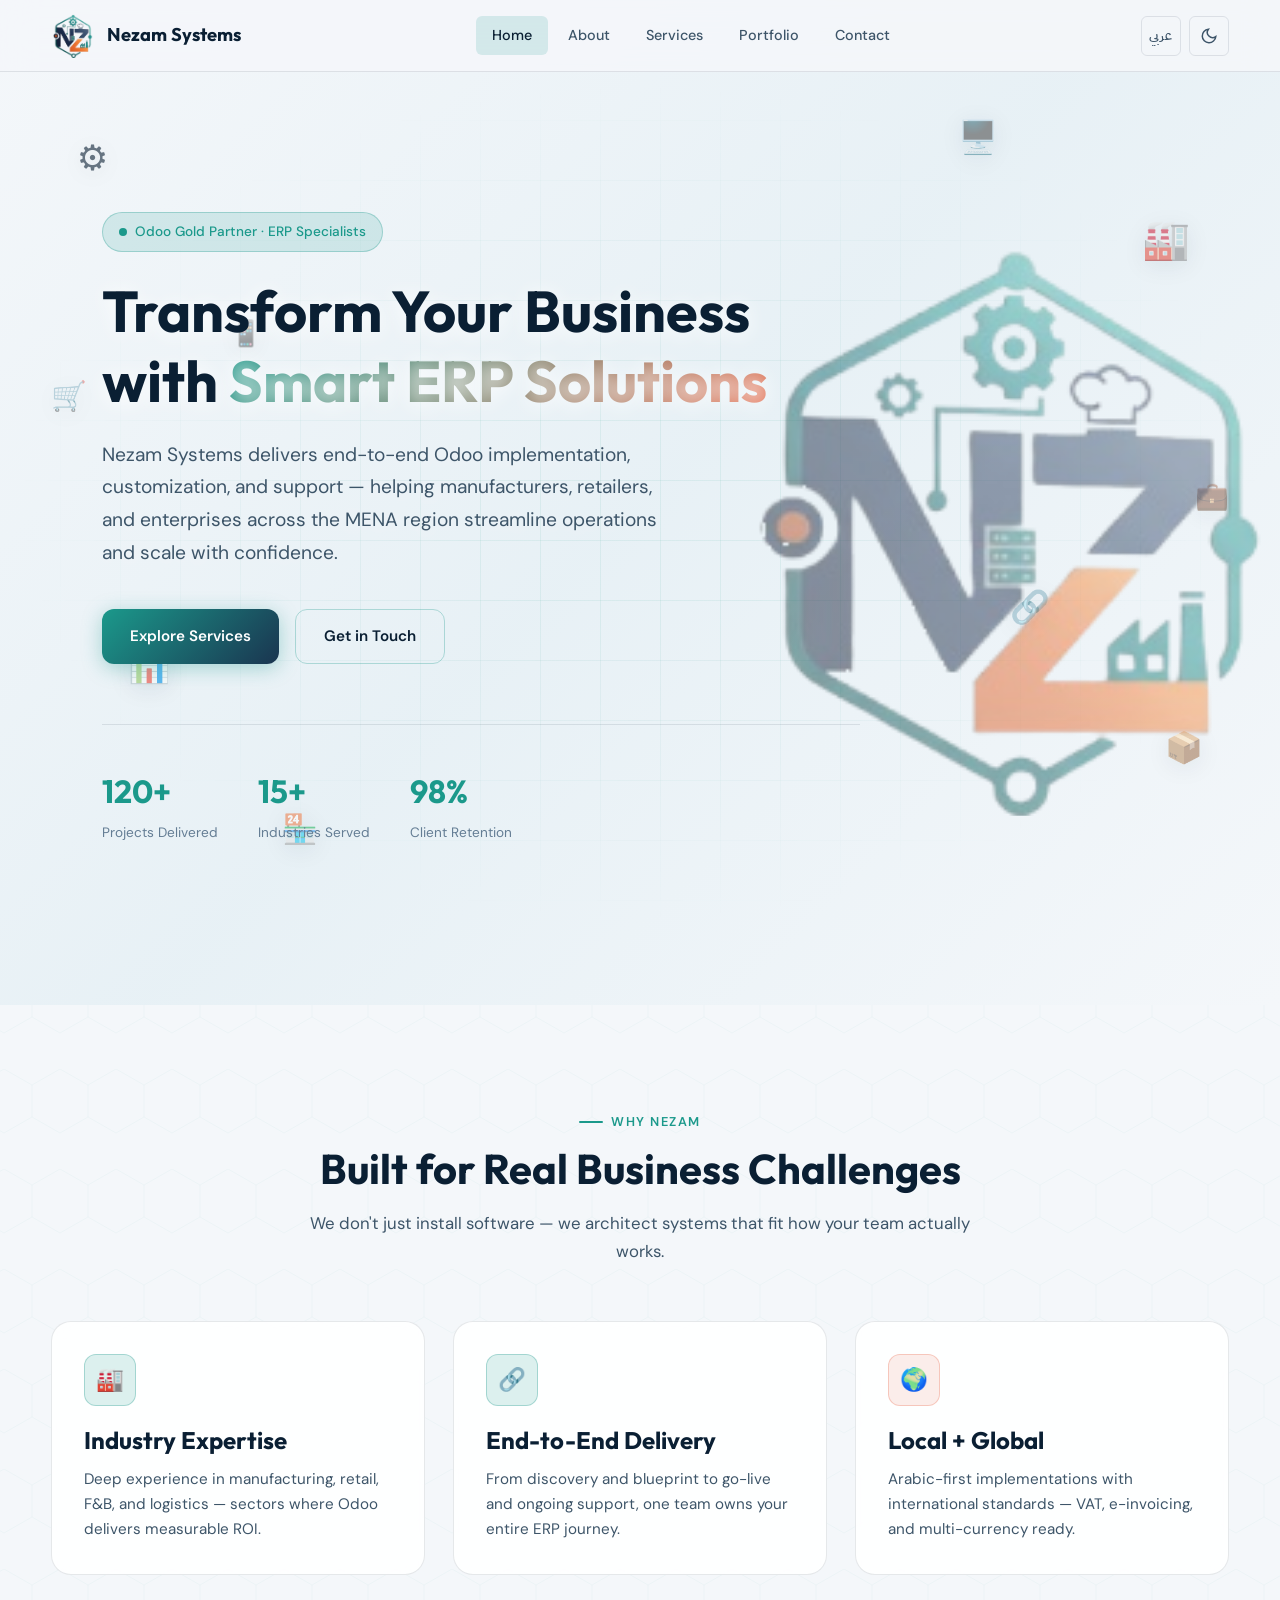
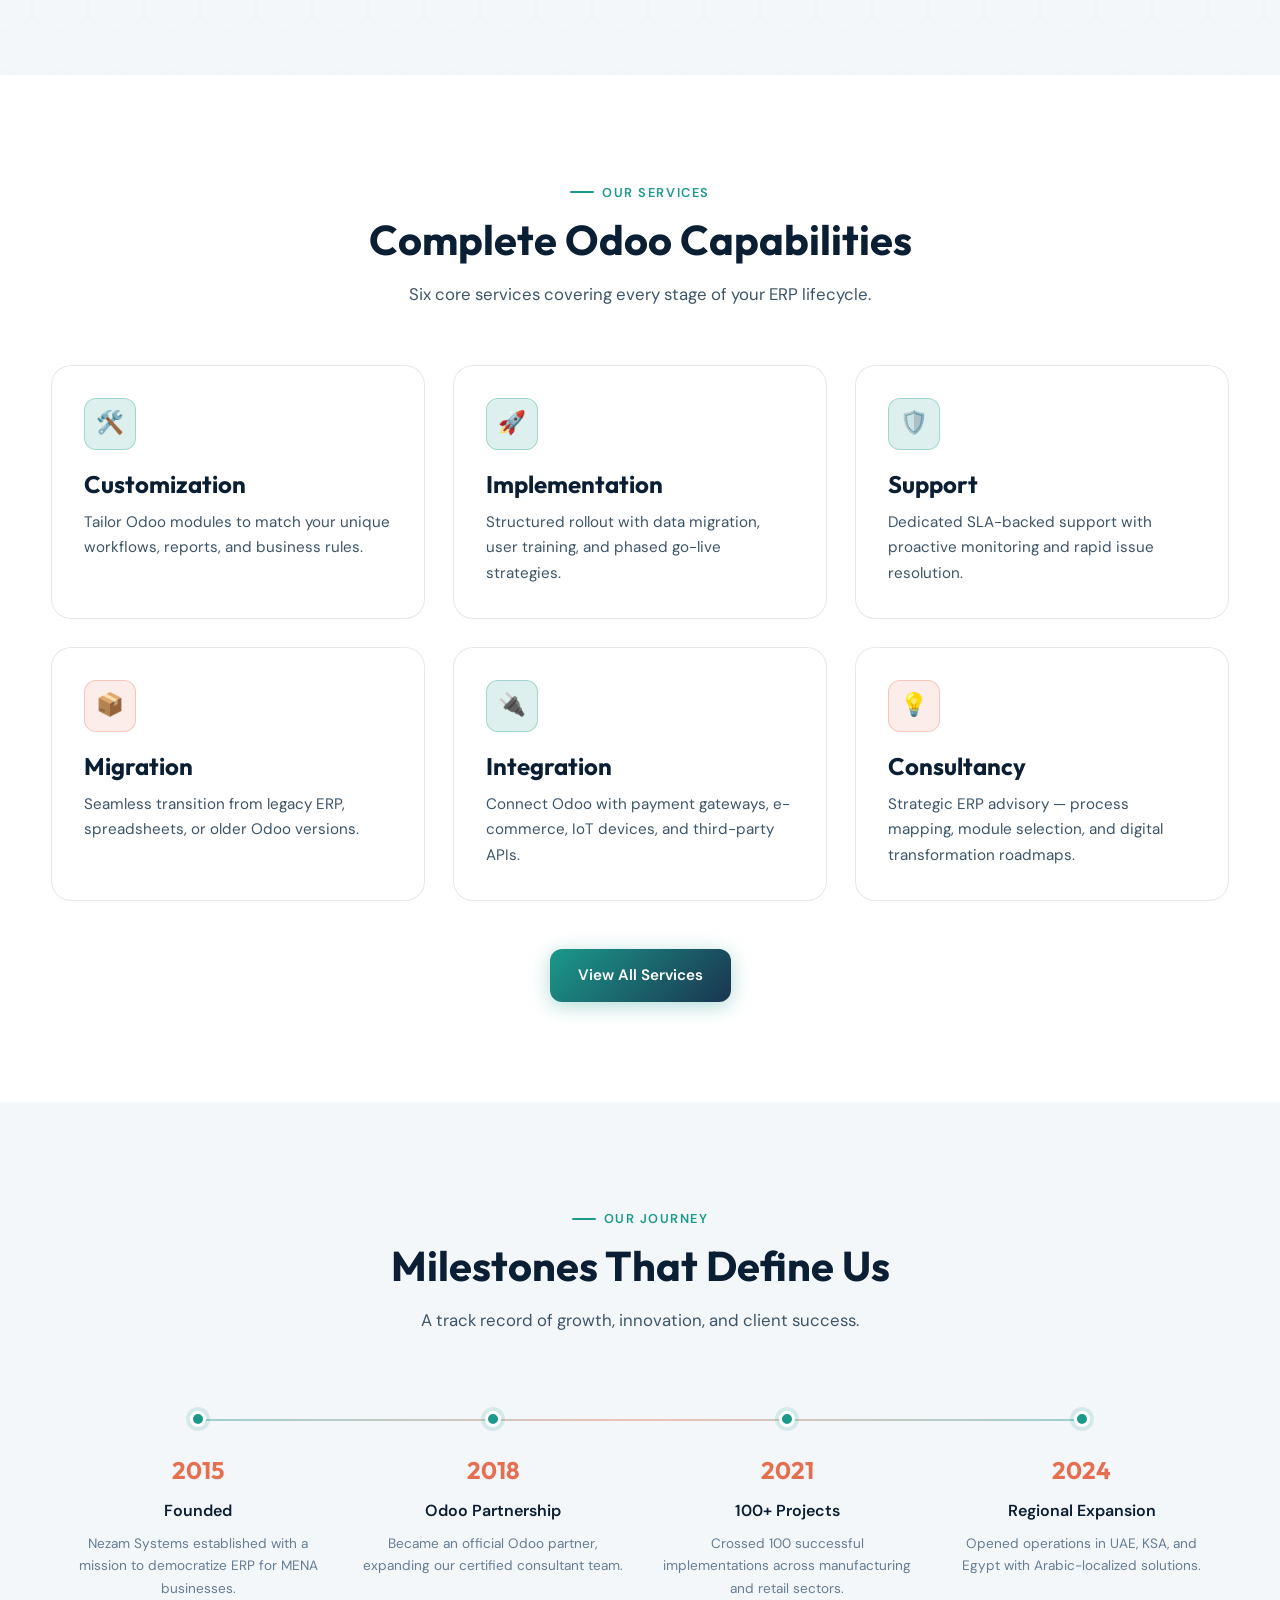
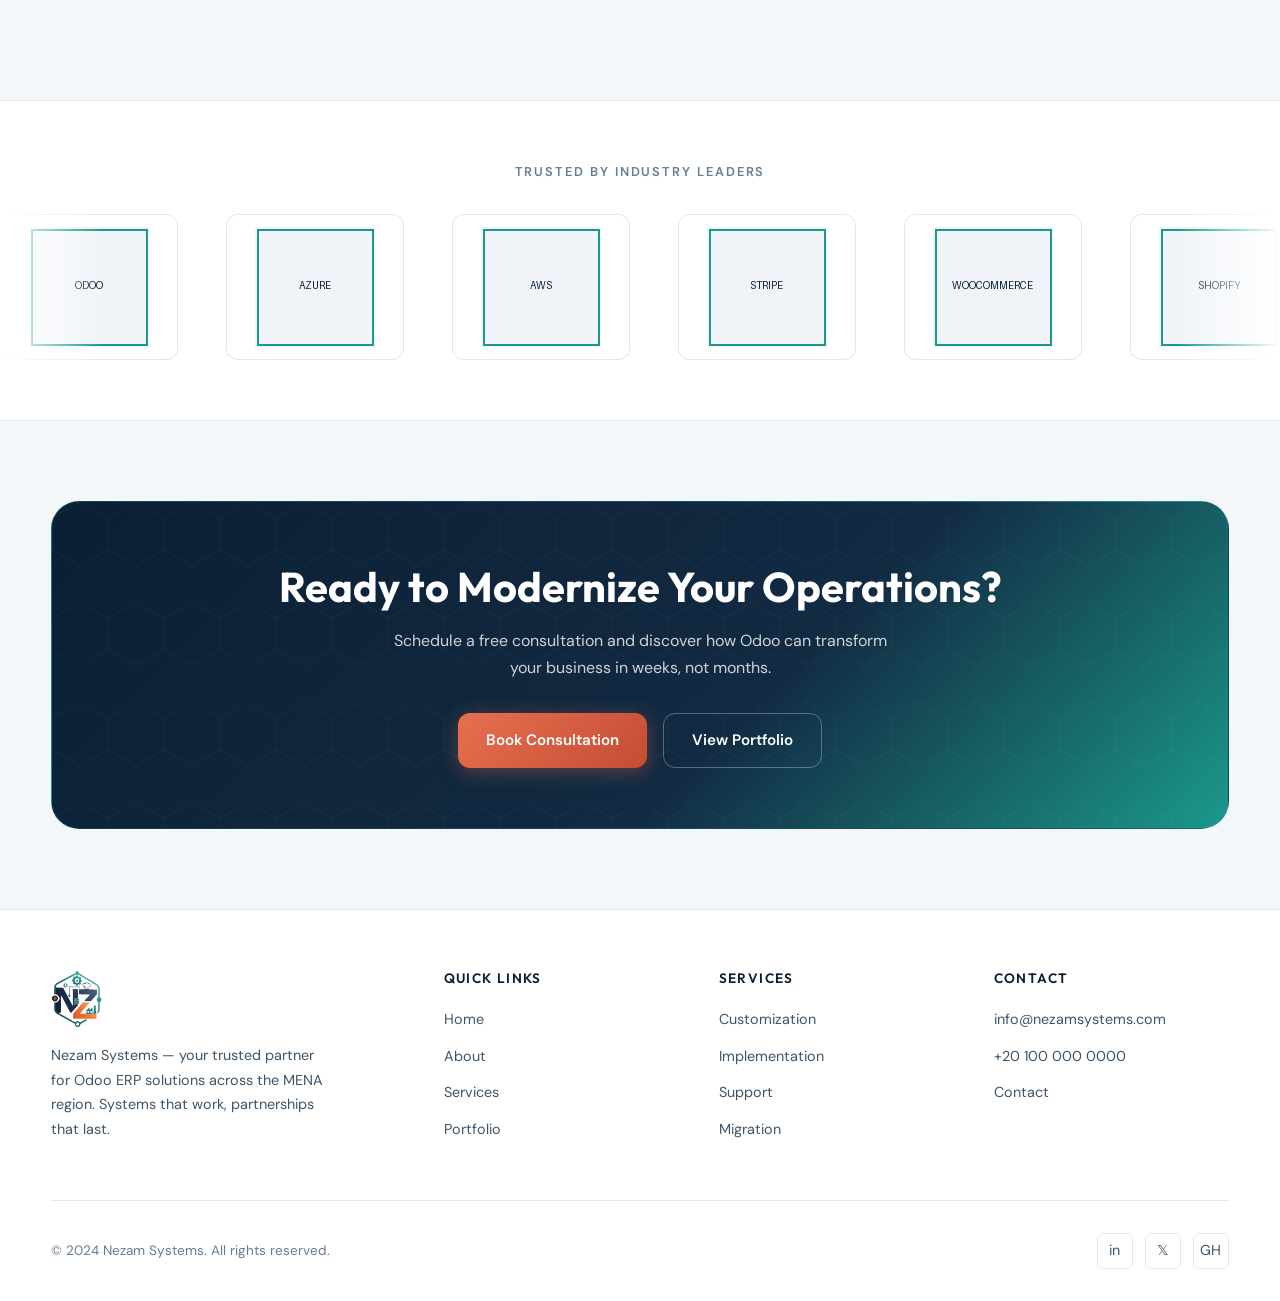
==== index.html @ be7dfa6a "Add files via upload" ====
<!DOCTYPE html>
<html lang="en" data-theme="dark">
<head>
  <meta charset="UTF-8">
  <meta name="viewport" content="width=device-width, initial-scale=1.0">
  <meta name="description" content="Nezam Systems — Odoo ERP implementation, customization, and support for businesses across MENA.">
  <title data-i18n-title data-i18n-title-en="Nezam Systems | ERP & Odoo Solutions" data-i18n-title-ar="نظام سيستمز | حلول ERP و Odoo">Nezam Systems | ERP & Odoo Solutions</title>
  <link rel="icon" type="image/png" href="assets/logo-icon.png">
  <link rel="preconnect" href="https://fonts.googleapis.com">
  <link rel="preconnect" href="https://fonts.gstatic.com" crossorigin>
  <link href="https://fonts.googleapis.com/css2?family=DM+Sans:ital,opsz,wght@0,9..40,400;0,9..40,500;0,9..40,600;0,9..40,700&family=IBM+Plex+Sans+Arabic:wght@400;500;600;700&family=Outfit:wght@600;700;800&display=swap" rel="stylesheet">
  <link rel="stylesheet" href="css/styles.css">
  <script>
    (function(){var t=localStorage.getItem("nezam-theme");if(!t)t=matchMedia("(prefers-color-scheme: light)").matches?"light":"dark";document.documentElement.setAttribute("data-theme",t);var l=localStorage.getItem("nezam-lang")||"en";document.documentElement.lang=l;document.documentElement.dir=l==="ar"?"rtl":"ltr";})();
  </script>
</head>
<body>

  <!-- Navbar -->
  <header class="navbar">
    <div class="container navbar__inner">
      <a href="index.html" class="navbar__brand">
        <img src="assets/logo-icon-transparent.png" alt="Nezam Systems">
        <span data-i18n="nav.brand">Nezam Systems</span>
      </a>
      <nav class="navbar__nav">
        <a href="index.html" class="navbar__link" data-i18n="nav.home">Home</a>
        <a href="about.html" class="navbar__link" data-i18n="nav.about">About</a>
        <a href="services.html" class="navbar__link" data-i18n="nav.services">Services</a>
        <a href="portfolio.html" class="navbar__link" data-i18n="nav.portfolio">Portfolio</a>
        <a href="contact.html" class="navbar__link" data-i18n="nav.contact">Contact</a>
      </nav>
      <div class="navbar__controls">
        <button class="icon-btn lang-toggle" aria-label="Switch language">عربي</button>
        <button class="icon-btn theme-toggle" aria-label="Toggle theme"></button>
        <button class="navbar__toggle" aria-label="Open menu">
          <span></span><span></span><span></span>
        </button>
      </div>
    </div>
  </header>

  <nav class="mobile-menu">
    <a href="index.html" class="mobile-menu__link" data-i18n="nav.home">Home</a>
    <a href="about.html" class="mobile-menu__link" data-i18n="nav.about">About</a>
    <a href="services.html" class="mobile-menu__link" data-i18n="nav.services">Services</a>
    <a href="portfolio.html" class="mobile-menu__link" data-i18n="nav.portfolio">Portfolio</a>
    <a href="contact.html" class="mobile-menu__link" data-i18n="nav.contact">Contact</a>
  </nav>

  <!-- Hero -->
  <section class="hero">
    <div class="hero__bg">
      <div class="hero__overlay"></div>
      <div class="hero__grid"></div>
    </div>
    <div class="floating-icons" aria-hidden="true">
      <div class="floating-icon">⚙️</div>
      <div class="floating-icon">🏭</div>
      <div class="floating-icon">🛒</div>
      <div class="floating-icon">🖥️</div>
      <div class="floating-icon">📊</div>
      <div class="floating-icon">📦</div>
      <div class="floating-icon">💼</div>
      <div class="floating-icon">🔗</div>
      <div class="floating-icon">📱</div>
      <div class="floating-icon">🏪</div>
    </div>
    <div class="container hero__content">
      <div class="hero__panel">
      <img src="assets/logo-icon-transparent.png" alt="" class="hero__panel-logo" aria-hidden="true">
      <div class="hero__badge reveal">
        <span class="hero__badge-dot"></span>
        <span data-i18n="hero.badge">Odoo Gold Partner · ERP Specialists</span>
      </div>
      <h1 class="hero__title reveal reveal-delay-1">
        <span data-i18n="hero.title">Transform Your Business with</span>
        <span class="highlight" data-i18n="hero.titleHighlight"> Smart ERP Solutions</span>
      </h1>
      <p class="hero__subtitle reveal reveal-delay-2" data-i18n="hero.subtitle">
        Nezam Systems delivers end-to-end Odoo implementation, customization, and support — helping manufacturers, retailers, and enterprises across the MENA region streamline operations and scale with confidence.
      </p>
      <div class="btn-group reveal reveal-delay-3">
        <a href="services.html" class="btn btn--gradient" data-i18n="hero.cta1">Explore Services</a>
        <a href="contact.html" class="btn btn--outline" data-i18n="hero.cta2">Get in Touch</a>
      </div>
      <div class="hero__stats reveal reveal-delay-4">
        <div>
          <div class="hero__stat-value" data-i18n="hero.stat1.value">120+</div>
          <div class="hero__stat-label" data-i18n="hero.stat1.label">Projects Delivered</div>
        </div>
        <div>
          <div class="hero__stat-value" data-i18n="hero.stat2.value">15+</div>
          <div class="hero__stat-label" data-i18n="hero.stat2.label">Industries Served</div>
        </div>
        <div>
          <div class="hero__stat-value" data-i18n="hero.stat3.value">98%</div>
          <div class="hero__stat-label" data-i18n="hero.stat3.label">Client Retention</div>
        </div>
      </div>
      </div>
    </div>
  </section>

  <!-- Why Nezam -->
  <section class="section">
    <div class="hex-bg"></div>
    <div class="container">
      <div class="section-header reveal">
        <span class="section-label" data-i18n="home.why.label">Why Nezam</span>
        <h2 data-i18n="home.why.title">Built for Real Business Challenges</h2>
        <p data-i18n="home.why.subtitle">We don't just install software — we architect systems that fit how your team actually works.</p>
      </div>
      <div class="grid-3">
        <div class="card reveal">
          <div class="card__icon">🏭</div>
          <h3 data-i18n="home.why.card1.title">Industry Expertise</h3>
          <p data-i18n="home.why.card1.desc">Deep experience in manufacturing, retail, F&B, and logistics — sectors where Odoo delivers measurable ROI.</p>
        </div>
        <div class="card reveal reveal-delay-1">
          <div class="card__icon">🔗</div>
          <h3 data-i18n="home.why.card2.title">End-to-End Delivery</h3>
          <p data-i18n="home.why.card2.desc">From discovery and blueprint to go-live and ongoing support, one team owns your entire ERP journey.</p>
        </div>
        <div class="card reveal reveal-delay-2">
          <div class="card__icon card__icon--orange">🌍</div>
          <h3 data-i18n="home.why.card3.title">Local + Global</h3>
          <p data-i18n="home.why.card3.desc">Arabic-first implementations with international standards — VAT, e-invoicing, and multi-currency ready.</p>
        </div>
      </div>
    </div>
  </section>

  <!-- Services Preview -->
  <section class="section section--alt">
    <div class="container">
      <div class="section-header reveal">
        <span class="section-label" data-i18n="home.services.label">Our Services</span>
        <h2 data-i18n="home.services.title">Complete Odoo Capabilities</h2>
        <p data-i18n="home.services.subtitle">Six core services covering every stage of your ERP lifecycle.</p>
      </div>
      <div class="grid-3">
        <div class="card reveal">
          <div class="card__icon">🛠️</div>
          <h3 data-i18n="service.customization.title">Customization</h3>
          <p data-i18n="service.customization.desc">Tailor Odoo modules to match your unique workflows, reports, and business rules.</p>
        </div>
        <div class="card reveal reveal-delay-1">
          <div class="card__icon">🚀</div>
          <h3 data-i18n="service.implementation.title">Implementation</h3>
          <p data-i18n="service.implementation.desc">Structured rollout with data migration, user training, and phased go-live strategies.</p>
        </div>
        <div class="card reveal reveal-delay-2">
          <div class="card__icon">🛡️</div>
          <h3 data-i18n="service.support.title">Support</h3>
          <p data-i18n="service.support.desc">Dedicated SLA-backed support with proactive monitoring and rapid issue resolution.</p>
        </div>
        <div class="card reveal">
          <div class="card__icon card__icon--orange">📦</div>
          <h3 data-i18n="service.migration.title">Migration</h3>
          <p data-i18n="service.migration.desc">Seamless transition from legacy ERP, spreadsheets, or older Odoo versions.</p>
        </div>
        <div class="card reveal reveal-delay-1">
          <div class="card__icon">🔌</div>
          <h3 data-i18n="service.integration.title">Integration</h3>
          <p data-i18n="service.integration.desc">Connect Odoo with payment gateways, e-commerce, IoT devices, and third-party APIs.</p>
        </div>
        <div class="card reveal reveal-delay-2">
          <div class="card__icon card__icon--orange">💡</div>
          <h3 data-i18n="service.consultancy.title">Consultancy</h3>
          <p data-i18n="service.consultancy.desc">Strategic ERP advisory — process mapping, module selection, and digital transformation roadmaps.</p>
        </div>
      </div>
      <div class="text-center reveal" style="margin-top:48px">
        <a href="services.html" class="btn btn--gradient" data-i18n="home.services.link">View All Services</a>
      </div>
    </div>
  </section>

  <!-- Milestones -->
  <section class="section">
    <div class="container">
      <div class="section-header reveal">
        <span class="section-label" data-i18n="home.milestones.label">Our Journey</span>
        <h2 data-i18n="home.milestones.title">Milestones That Define Us</h2>
        <p data-i18n="home.milestones.subtitle">A track record of growth, innovation, and client success.</p>
      </div>
      <div class="milestones">
        <div class="milestone reveal">
          <div class="milestone__dot"></div>
          <div class="milestone__year" data-i18n="milestone.2015.year">2015</div>
          <div class="milestone__title" data-i18n="milestone.2015.title">Founded</div>
          <div class="milestone__desc" data-i18n="milestone.2015.desc">Nezam Systems established with a mission to democratize ERP for MENA businesses.</div>
        </div>
        <div class="milestone reveal reveal-delay-1">
          <div class="milestone__dot"></div>
          <div class="milestone__year" data-i18n="milestone.2018.year">2018</div>
          <div class="milestone__title" data-i18n="milestone.2018.title">Odoo Partnership</div>
          <div class="milestone__desc" data-i18n="milestone.2018.desc">Became an official Odoo partner, expanding our certified consultant team.</div>
        </div>
        <div class="milestone reveal reveal-delay-2">
          <div class="milestone__dot"></div>
          <div class="milestone__year" data-i18n="milestone.2021.year">2021</div>
          <div class="milestone__title" data-i18n="milestone.2021.title">100+ Projects</div>
          <div class="milestone__desc" data-i18n="milestone.2021.desc">Crossed 100 successful implementations across manufacturing and retail sectors.</div>
        </div>
        <div class="milestone reveal reveal-delay-3">
          <div class="milestone__dot"></div>
          <div class="milestone__year" data-i18n="milestone.2024.year">2024</div>
          <div class="milestone__title" data-i18n="milestone.2024.title">Regional Expansion</div>
          <div class="milestone__desc" data-i18n="milestone.2024.desc">Opened operations in UAE, KSA, and Egypt with Arabic-localized solutions.</div>
        </div>
      </div>
    </div>
  </section>

  <!-- Partners Marquee -->
  <section class="marquee-section">
    <p class="marquee-label" data-i18n="home.partners.label">Trusted By Industry Leaders</p>
    <div class="marquee">
      <div class="marquee__track">
        <div class="marquee__item" title="Odoo"><img src="assets/partners/odoo.png" alt="Odoo" class="marquee__item-logo"></div>
        <div class="marquee__item" title="Microsoft Azure"><img src="assets/partners/azure.png" alt="Microsoft Azure" class="marquee__item-logo"></div>
        <div class="marquee__item" title="Amazon AWS"><img src="assets/partners/aws.png" alt="Amazon AWS" class="marquee__item-logo"></div>
        <div class="marquee__item" title="Stripe"><img src="assets/partners/stripe.png" alt="Stripe" class="marquee__item-logo"></div>
        <div class="marquee__item" title="WooCommerce"><img src="assets/partners/woocommerce.png" alt="WooCommerce" class="marquee__item-logo"></div>
        <div class="marquee__item" title="Shopify"><img src="assets/partners/shopify.png" alt="Shopify" class="marquee__item-logo"></div>
        <div class="marquee__item" title="ZATCA"><img src="assets/partners/zatca.png" alt="ZATCA" class="marquee__item-logo"></div>
        <div class="marquee__item" title="ETA Egypt"><img src="assets/partners/eta.png" alt="ETA Egypt" class="marquee__item-logo"></div>
        <!-- duplicate for seamless loop -->
        <div class="marquee__item" title="Odoo"><img src="assets/partners/odoo.png" alt="Odoo" class="marquee__item-logo"></div>
        <div class="marquee__item" title="Microsoft Azure"><img src="assets/partners/azure.png" alt="Microsoft Azure" class="marquee__item-logo"></div>
        <div class="marquee__item" title="Amazon AWS"><img src="assets/partners/aws.png" alt="Amazon AWS" class="marquee__item-logo"></div>
        <div class="marquee__item" title="Stripe"><img src="assets/partners/stripe.png" alt="Stripe" class="marquee__item-logo"></div>
        <div class="marquee__item" title="WooCommerce"><img src="assets/partners/woocommerce.png" alt="WooCommerce" class="marquee__item-logo"></div>
        <div class="marquee__item" title="Shopify"><img src="assets/partners/shopify.png" alt="Shopify" class="marquee__item-logo"></div>
        <div class="marquee__item" title="ZATCA"><img src="assets/partners/zatca.png" alt="ZATCA" class="marquee__item-logo"></div>
        <div class="marquee__item" title="ETA Egypt"><img src="assets/partners/eta.png" alt="ETA Egypt" class="marquee__item-logo"></div>
      </div>
    </div>
  </section>

  <!-- CTA -->
  <section class="cta-banner">
    <div class="container">
      <div class="cta-banner__inner reveal">
        <h2 data-i18n="home.cta.title">Ready to Modernize Your Operations?</h2>
        <p data-i18n="home.cta.subtitle">Schedule a free consultation and discover how Odoo can transform your business in weeks, not months.</p>
        <div class="btn-group">
          <a href="contact.html" class="btn btn--gradient-orange" data-i18n="home.cta.btn1">Book Consultation</a>
          <a href="portfolio.html" class="btn btn--outline" style="color:#fff;border-color:rgba(255,255,255,0.3)" data-i18n="home.cta.btn2">View Portfolio</a>
        </div>
      </div>
    </div>
  </section>

  <!-- Footer -->
  <footer class="footer">
    <div class="container">
      <div class="footer__grid">
        <div class="footer__brand">
          <img src="assets/logo-icon-transparent.png" alt="Nezam Systems">
          <p data-i18n="footer.desc">Nezam Systems — your trusted partner for Odoo ERP solutions across the MENA region.</p>
        </div>
        <div>
          <h4 class="footer__heading" data-i18n="footer.quick">Quick Links</h4>
          <ul class="footer__links">
            <li><a href="index.html" data-i18n="nav.home">Home</a></li>
            <li><a href="about.html" data-i18n="nav.about">About</a></li>
            <li><a href="services.html" data-i18n="nav.services">Services</a></li>
            <li><a href="portfolio.html" data-i18n="nav.portfolio">Portfolio</a></li>
          </ul>
        </div>
        <div>
          <h4 class="footer__heading" data-i18n="footer.services">Services</h4>
          <ul class="footer__links">
            <li><a href="services.html" data-i18n="service.customization.title">Customization</a></li>
            <li><a href="services.html" data-i18n="service.implementation.title">Implementation</a></li>
            <li><a href="services.html" data-i18n="service.support.title">Support</a></li>
            <li><a href="services.html" data-i18n="service.migration.title">Migration</a></li>
          </ul>
        </div>
        <div>
          <h4 class="footer__heading" data-i18n="footer.contact">Contact</h4>
          <ul class="footer__links">
            <li><a href="mailto:info@nezamsystems.com">info@nezamsystems.com</a></li>
            <li><a href="tel:+201000000000">+20 100 000 0000</a></li>
            <li><a href="contact.html" data-i18n="nav.contact">Contact</a></li>
          </ul>
        </div>
      </div>
      <div class="footer__bottom">
        <span data-i18n="footer.rights">© 2024 Nezam Systems. All rights reserved.</span>
        <div class="footer__social">
          <a href="#" aria-label="LinkedIn">in</a>
          <a href="#" aria-label="Twitter">𝕏</a>
          <a href="#" aria-label="GitHub">GH</a>
        </div>
      </div>
    </div>
  </footer>

  <script src="js/i18n.js"></script>
  <script src="js/main.js"></script>
</body>
</html>
---- css/styles.css ----
/* ============================================
   Nezam Systems — Design System
   Navy #0a1f33 | Teal #1b998b | Orange #e76f51
   ============================================ */

:root {
  --navy: #0a1f33;
  --navy-light: #122a42;
  --navy-mid: #1a3550;
  --teal: #1b998b;
  --teal-light: #22b8a8;
  --teal-dim: rgba(27, 153, 139, 0.15);
  --orange: #e76f51;
  --orange-light: #f0886e;
  --orange-dim: rgba(231, 111, 81, 0.12);

  --font-sans: "DM Sans", "IBM Plex Sans Arabic", system-ui, sans-serif;
  --font-display: "Outfit", "IBM Plex Sans Arabic", system-ui, sans-serif;

  --radius-sm: 6px;
  --radius-md: 12px;
  --radius-lg: 20px;
  --radius-xl: 28px;

  --shadow-sm: 0 2px 8px rgba(10, 31, 51, 0.08);
  --shadow-md: 0 8px 32px rgba(10, 31, 51, 0.12);
  --shadow-lg: 0 16px 48px rgba(10, 31, 51, 0.16);
  --shadow-glow-teal: 0 0 40px rgba(27, 153, 139, 0.25);
  --shadow-glow-orange: 0 0 40px rgba(231, 111, 81, 0.2);

  --nav-height: 72px;
  --transition: 0.3s cubic-bezier(0.4, 0, 0.2, 1);
  --container: min(1200px, 92vw);
}

/* Dark theme (default) */
[data-theme="dark"] {
  --bg-primary: #060f18;
  --bg-secondary: #0a1f33;
  --bg-elevated: #122a42;
  --bg-card: rgba(18, 42, 66, 0.6);
  --bg-card-hover: rgba(26, 53, 80, 0.8);
  --text-primary: #f0f4f8;
  --text-secondary: #94a8bc;
  --text-muted: #647d94;
  --border: rgba(27, 153, 139, 0.18);
  --border-strong: rgba(27, 153, 139, 0.35);
  --nav-bg: rgba(6, 15, 24, 0.85);
  --hero-overlay: linear-gradient(135deg, rgba(6, 15, 24, 0.92) 0%, rgba(10, 31, 51, 0.88) 50%, rgba(6, 15, 24, 0.94) 100%);
  --grid-color: rgba(27, 153, 139, 0.06);
  --input-bg: rgba(10, 31, 51, 0.8);
}

/* Light theme */
[data-theme="light"] {
  --bg-primary: #f4f7fa;
  --bg-secondary: #ffffff;
  --bg-elevated: #eef2f6;
  --bg-card: rgba(255, 255, 255, 0.9);
  --bg-card-hover: #ffffff;
  --text-primary: #0a1f33;
  --text-secondary: #3d5569;
  --text-muted: #647d94;
  --border: rgba(10, 31, 51, 0.1);
  --border-strong: rgba(27, 153, 139, 0.3);
  --nav-bg: rgba(244, 247, 250, 0.9);
  --hero-overlay: linear-gradient(135deg, rgba(244, 247, 250, 0.95) 0%, rgba(230, 240, 245, 0.9) 50%, rgba(244, 247, 250, 0.96) 100%);
  --grid-color: rgba(27, 153, 139, 0.08);
  --input-bg: #ffffff;
  --shadow-sm: 0 2px 8px rgba(10, 31, 51, 0.06);
  --shadow-md: 0 8px 32px rgba(10, 31, 51, 0.08);
  --shadow-lg: 0 16px 48px rgba(10, 31, 51, 0.1);
}

/* Reset & Base */
*, *::before, *::after {
  box-sizing: border-box;
  margin: 0;
  padding: 0;
}

html {
  scroll-behavior: smooth;
  scroll-padding-top: var(--nav-height);
}

body {
  font-family: var(--font-sans);
  background: var(--bg-primary);
  color: var(--text-primary);
  line-height: 1.65;
  overflow-x: hidden;
  transition: background var(--transition), color var(--transition);
}

body.menu-open {
  overflow: hidden;
}

img {
  max-width: 100%;
  height: auto;
  display: block;
}

a {
  color: var(--teal);
  text-decoration: none;
  transition: color var(--transition);
}

a:hover {
  color: var(--teal-light);
}

ul {
  list-style: none;
}

.container {
  width: var(--container);
  margin-inline: auto;
}

/* Typography */
h1, h2, h3, h4 {
  font-family: var(--font-display);
  font-weight: 700;
  line-height: 1.2;
  color: var(--text-primary);
}

h1 { font-size: clamp(2.2rem, 5vw, 3.6rem); }
h2 { font-size: clamp(1.8rem, 3.5vw, 2.6rem); }
h3 { font-size: clamp(1.2rem, 2vw, 1.5rem); }

.section-label {
  display: inline-flex;
  align-items: center;
  gap: 8px;
  font-size: 0.8rem;
  font-weight: 600;
  letter-spacing: 0.12em;
  text-transform: uppercase;
  color: var(--teal);
  margin-bottom: 12px;
}

.section-label::before {
  content: "";
  width: 24px;
  height: 2px;
  background: var(--teal);
  border-radius: 2px;
}

.section-header {
  text-align: center;
  max-width: 680px;
  margin-inline: auto;
  margin-bottom: 56px;
}

.section-header p {
  color: var(--text-secondary);
  margin-top: 16px;
  font-size: 1.05rem;
}

.section {
  padding: 100px 0;
  position: relative;
}

.section--alt {
  background: var(--bg-secondary);
}

/* Hex grid background pattern */
.hex-bg {
  position: absolute;
  inset: 0;
  pointer-events: none;
  overflow: hidden;
}

.hex-bg::before {
  content: "";
  position: absolute;
  inset: -50%;
  background-image: url("data:image/svg+xml,%3Csvg xmlns='http://www.w3.org/2000/svg' width='56' height='100' viewBox='0 0 56 100'%3E%3Cpath d='M28 0l28 16v32l-28 16L0 48V16z' fill='none' stroke='%231b998b' stroke-width='0.5' opacity='0.15'/%3E%3C/svg%3E");
  background-size: 56px 100px;
  opacity: 0.5;
}

/* ============================================
   Navbar
   ============================================ */
.navbar {
  position: fixed;
  top: 0;
  left: 0;
  right: 0;
  height: var(--nav-height);
  z-index: 1000;
  background: var(--nav-bg);
  backdrop-filter: blur(16px);
  -webkit-backdrop-filter: blur(16px);
  border-bottom: 1px solid var(--border);
  transition: background var(--transition), box-shadow var(--transition);
}

.navbar.scrolled {
  box-shadow: var(--shadow-md);
}

.navbar__inner {
  display: flex;
  align-items: center;
  justify-content: space-between;
  height: 100%;
}

.navbar__brand {
  display: flex;
  align-items: center;
  gap: 12px;
  color: var(--text-primary);
  font-family: var(--font-display);
  font-weight: 700;
  font-size: 1.15rem;
}

.navbar__brand img {
  width: 44px;
  height: 44px;
  object-fit: contain;
}

.navbar__brand span {
  display: none;
}

@media (min-width: 480px) {
  .navbar__brand span { display: inline; }
}

.navbar__nav {
  display: flex;
  align-items: center;
  gap: 4px;
}

.navbar__link {
  padding: 8px 16px;
  font-size: 0.9rem;
  font-weight: 500;
  color: var(--text-secondary);
  border-radius: var(--radius-sm);
  transition: color var(--transition), background var(--transition);
}

.navbar__link:hover,
.navbar__link.active {
  color: var(--text-primary);
  background: var(--teal-dim);
}

.navbar__controls {
  display: flex;
  align-items: center;
  gap: 8px;
}

.icon-btn {
  display: flex;
  align-items: center;
  justify-content: center;
  width: 40px;
  height: 40px;
  border: 1px solid var(--border);
  border-radius: var(--radius-sm);
  background: transparent;
  color: var(--text-secondary);
  cursor: pointer;
  transition: all var(--transition);
  font-size: 1rem;
}

.icon-btn:hover {
  border-color: var(--teal);
  color: var(--teal);
  background: var(--teal-dim);
}

.lang-toggle {
  padding: 6px 12px;
  font-size: 0.8rem;
  font-weight: 600;
  font-family: var(--font-sans);
  letter-spacing: 0.05em;
}

/* Mobile menu */
.navbar__toggle {
  display: none;
  flex-direction: column;
  gap: 5px;
  width: 40px;
  height: 40px;
  align-items: center;
  justify-content: center;
  background: transparent;
  border: 1px solid var(--border);
  border-radius: var(--radius-sm);
  cursor: pointer;
  padding: 8px;
}

.navbar__toggle span {
  display: block;
  width: 20px;
  height: 2px;
  background: var(--text-primary);
  border-radius: 2px;
  transition: transform var(--transition), opacity var(--transition);
}

.navbar__toggle.active span:nth-child(1) {
  transform: translateY(7px) rotate(45deg);
}

.navbar__toggle.active span:nth-child(2) {
  opacity: 0;
}

.navbar__toggle.active span:nth-child(3) {
  transform: translateY(-7px) rotate(-45deg);
}

.mobile-menu {
  display: none;
  position: fixed;
  top: var(--nav-height);
  left: 0;
  right: 0;
  bottom: 0;
  background: var(--bg-primary);
  z-index: 999;
  padding: 32px 24px;
  flex-direction: column;
  gap: 8px;
  overflow-y: auto;
}

.mobile-menu.open {
  display: flex;
}

.mobile-menu__link {
  padding: 16px 20px;
  font-size: 1.1rem;
  font-weight: 500;
  color: var(--text-primary);
  border-radius: var(--radius-md);
  border: 1px solid var(--border);
  transition: all var(--transition);
}

.mobile-menu__link:hover,
.mobile-menu__link.active {
  background: var(--teal-dim);
  border-color: var(--teal);
  color: var(--teal);
}

@media (max-width: 900px) {
  .navbar__nav { display: none; }
  .navbar__toggle { display: flex; }
}

/* ============================================
   Buttons
   ============================================ */
.btn {
  display: inline-flex;
  align-items: center;
  justify-content: center;
  gap: 8px;
  padding: 14px 28px;
  font-family: var(--font-sans);
  font-size: 0.95rem;
  font-weight: 600;
  border-radius: var(--radius-md);
  border: none;
  cursor: pointer;
  transition: all var(--transition);
  text-decoration: none;
}

.btn--gradient {
  background: linear-gradient(135deg, var(--teal) 0%, var(--navy-mid) 100%);
  color: #fff;
  box-shadow: 0 4px 20px rgba(27, 153, 139, 0.35);
}

.btn--gradient:hover {
  background: linear-gradient(135deg, var(--teal-light) 0%, var(--teal) 100%);
  box-shadow: var(--shadow-glow-teal);
  color: #fff;
  transform: translateY(-2px);
}

.btn--gradient-orange {
  background: linear-gradient(135deg, var(--orange) 0%, #c44d32 100%);
  color: #fff;
  box-shadow: 0 4px 20px rgba(231, 111, 81, 0.35);
}

.btn--gradient-orange:hover {
  background: linear-gradient(135deg, var(--orange-light) 0%, var(--orange) 100%);
  box-shadow: var(--shadow-glow-orange);
  color: #fff;
  transform: translateY(-2px);
}

.btn--outline {
  background: transparent;
  color: var(--text-primary);
  border: 1.5px solid var(--border-strong);
}

.btn--outline:hover {
  border-color: var(--teal);
  color: var(--teal);
  background: var(--teal-dim);
}

.btn-group {
  display: flex;
  flex-wrap: wrap;
  gap: 16px;
}

/* ============================================
   Hero
   ============================================ */
.hero {
  min-height: 100vh;
  display: flex;
  align-items: center;
  position: relative;
  padding-top: var(--nav-height);
  overflow: hidden;
}

.hero__bg {
  position: absolute;
  inset: 0;
  z-index: 0;
}

.hero__overlay {
  position: absolute;
  inset: 0;
  background: var(--hero-overlay);
}

.hero__grid {
  position: absolute;
  inset: 0;
  background-image:
    linear-gradient(var(--grid-color) 1px, transparent 1px),
    linear-gradient(90deg, var(--grid-color) 1px, transparent 1px);
  background-size: 60px 60px;
  mask-image: radial-gradient(ellipse 70% 60% at 50% 50%, black 20%, transparent 70%);
}

.hero__content {
  position: relative;
  z-index: 2;
  padding: 80px 0 100px;
}

.hero__panel {
  position: relative;
  max-width: 860px;
  padding: clamp(36px, 5vw, 60px) clamp(32px, 4vw, 52px);
}

.hero__panel-logo {
  position: absolute;
  top: 50%;
  left: 112%;
  transform: translate(-50%, -50%);
  width: min(520px, 92%);
  height: auto;
  opacity: 0.48;
  pointer-events: none;
  z-index: 0;
}

[dir="rtl"] .hero__panel-logo {
  left: -1%;
}

.hero__panel > *:not(.hero__panel-logo) {
  position: relative;
  z-index: 1;
}

.hero__title,
.hero__subtitle {
  text-shadow: 0 2px 24px var(--bg-primary);
}

[data-theme="light"] .hero__title,
[data-theme="light"] .hero__subtitle {
  text-shadow: 0 2px 20px rgba(255, 255, 255, 0.9);
}

.hero__badge {
  display: inline-flex;
  align-items: center;
  gap: 8px;
  padding: 8px 16px;
  background: var(--teal-dim);
  border: 1px solid var(--border-strong);
  border-radius: 100px;
  font-size: 0.85rem;
  font-weight: 500;
  color: var(--teal);
  margin-bottom: 24px;
}

.hero__badge-dot {
  width: 8px;
  height: 8px;
  background: var(--teal);
  border-radius: 50%;
  animation: pulse 2s infinite;
}

@keyframes pulse {
  0%, 100% { opacity: 1; transform: scale(1); }
  50% { opacity: 0.5; transform: scale(0.85); }
}

.hero__title {
  max-width: 780px;
  margin-bottom: 24px;
}

.hero__title .highlight {
  background: linear-gradient(135deg, var(--teal) 0%, var(--orange) 100%);
  -webkit-background-clip: text;
  -webkit-text-fill-color: transparent;
  background-clip: text;
}

.hero__subtitle {
  font-size: clamp(1rem, 2vw, 1.2rem);
  color: var(--text-secondary);
  max-width: 580px;
  margin-bottom: 40px;
  line-height: 1.7;
}

.hero__stats {
  display: flex;
  flex-wrap: wrap;
  gap: 40px;
  margin-top: 60px;
  padding-top: 40px;
  border-top: 1px solid var(--border);
}

.hero__stat-value {
  font-family: var(--font-display);
  font-size: 2rem;
  font-weight: 700;
  color: var(--teal);
}

.hero__stat-label {
  font-size: 0.85rem;
  color: var(--text-muted);
  margin-top: 4px;
}

/* Floating icons */
.floating-icons {
  position: absolute;
  inset: 0;
  z-index: 1;
  pointer-events: none;
}

.floating-icon {
  position: absolute;
  display: flex;
  align-items: center;
  justify-content: center;
  font-size: 2rem;
  line-height: 1;
  opacity: 0.55;
  filter: drop-shadow(0 4px 12px rgba(10, 31, 51, 0.15));
  animation: float 6s ease-in-out infinite;
}

[data-theme="light"] .floating-icon {
  opacity: 0.45;
}

.floating-icon:nth-child(1)  { top: 14%; left: 6%;   font-size: 2.2rem; animation-delay: 0s;    opacity: 0.6; }
.floating-icon:nth-child(2)  { top: 22%; right: 7%;  font-size: 2.4rem; animation-delay: 0.8s;  opacity: 0.55; }
.floating-icon:nth-child(3)  { top: 38%; left: 4%;   font-size: 1.8rem; animation-delay: 1.6s;  opacity: 0.5; }
.floating-icon:nth-child(4)  { top: 12%; right: 22%; font-size: 2rem;   animation-delay: 2.4s;  opacity: 0.55; }
.floating-icon:nth-child(5)  { bottom: 32%; left: 10%; font-size: 2.1rem; animation-delay: 3.2s; opacity: 0.6; }
.floating-icon:nth-child(6)  { bottom: 24%; right: 6%;  font-size: 1.9rem; animation-delay: 4s;    opacity: 0.5; }
.floating-icon:nth-child(7)  { top: 48%; right: 4%;  font-size: 1.7rem; animation-delay: 4.8s;  opacity: 0.45; }
.floating-icon:nth-child(8)  { bottom: 38%; right: 18%; font-size: 2rem; animation-delay: 5.6s; opacity: 0.55; }
.floating-icon:nth-child(9)  { top: 32%; left: 18%;  font-size: 1.6rem; animation-delay: 1.2s;  opacity: 0.4; }
.floating-icon:nth-child(10) { bottom: 16%; left: 22%; font-size: 1.8rem; animation-delay: 2.8s; opacity: 0.5; }

@keyframes float {
  0%, 100% { transform: translateY(0) rotate(0deg); }
  33% { transform: translateY(-18px) rotate(4deg); }
  66% { transform: translateY(10px) rotate(-3deg); }
}

@media (max-width: 768px) {
  .floating-icon {
    font-size: 1.4rem;
  }
  .floating-icon:nth-child(1)  { top: 10%; left: 3%; }
  .floating-icon:nth-child(2)  { top: 14%; right: 3%; }
  .floating-icon:nth-child(3)  { top: 28%; left: 2%; }
  .floating-icon:nth-child(4)  { top: 8%;  right: 14%; }
  .floating-icon:nth-child(5)  { bottom: 36%; left: 4%; }
  .floating-icon:nth-child(6)  { bottom: 28%; right: 3%; }
  .floating-icon:nth-child(7)  { top: 42%; right: 2%; display: none; }
  .floating-icon:nth-child(8)  { bottom: 42%; right: 12%; }
  .floating-icon:nth-child(9)  { top: 22%; left: 12%; display: none; }
  .floating-icon:nth-child(10) { bottom: 14%; left: 10%; }
}

/* ============================================
   Cards & Grid
   ============================================ */
.grid-2 {
  display: grid;
  grid-template-columns: repeat(2, 1fr);
  gap: 32px;
}

.grid-3 {
  display: grid;
  grid-template-columns: repeat(3, 1fr);
  gap: 28px;
}

.grid-4 {
  display: grid;
  grid-template-columns: repeat(4, 1fr);
  gap: 24px;
}

@media (max-width: 900px) {
  .grid-3, .grid-4 { grid-template-columns: repeat(2, 1fr); }
  .grid-2 { grid-template-columns: 1fr; }
}

@media (max-width: 560px) {
  .grid-3, .grid-4 { grid-template-columns: 1fr; }
}

.card {
  background: var(--bg-card);
  border: 1px solid var(--border);
  border-radius: var(--radius-lg);
  padding: 32px;
  transition: all var(--transition);
  backdrop-filter: blur(8px);
}

.card:hover {
  background: var(--bg-card-hover);
  border-color: var(--border-strong);
  transform: translateY(-4px);
  box-shadow: var(--shadow-md);
}

.card__icon {
  width: 52px;
  height: 52px;
  display: flex;
  align-items: center;
  justify-content: center;
  background: var(--teal-dim);
  border: 1px solid var(--border-strong);
  border-radius: var(--radius-md);
  font-size: 1.4rem;
  margin-bottom: 20px;
}

.card__icon--orange {
  background: var(--orange-dim);
  border-color: rgba(231, 111, 81, 0.3);
}

.card h3 {
  margin-bottom: 12px;
}

.card p {
  color: var(--text-secondary);
  font-size: 0.95rem;
}

.card__link {
  display: inline-flex;
  align-items: center;
  gap: 6px;
  margin-top: 20px;
  font-size: 0.9rem;
  font-weight: 600;
  color: var(--teal);
}

/* ============================================
   Milestones
   ============================================ */
.milestones {
  display: grid;
  grid-template-columns: repeat(4, 1fr);
  gap: 0;
  position: relative;
}

.milestones::before {
  content: "";
  position: absolute;
  top: 28px;
  left: 12.5%;
  right: 12.5%;
  height: 2px;
  background: linear-gradient(90deg, var(--teal), var(--orange), var(--teal));
  opacity: 0.4;
}

.milestone {
  text-align: center;
  padding: 0 16px;
  position: relative;
}

.milestone__dot {
  width: 16px;
  height: 16px;
  background: var(--teal);
  border: 3px solid var(--bg-secondary);
  border-radius: 50%;
  margin: 20px auto 24px;
  position: relative;
  z-index: 1;
  box-shadow: 0 0 0 4px var(--teal-dim);
}

.milestone__year {
  font-family: var(--font-display);
  font-size: 1.5rem;
  font-weight: 700;
  color: var(--orange);
  margin-bottom: 8px;
}

.milestone__title {
  font-weight: 600;
  margin-bottom: 8px;
}

.milestone__desc {
  font-size: 0.85rem;
  color: var(--text-muted);
}

@media (max-width: 768px) {
  .milestones {
    grid-template-columns: 1fr;
    gap: 32px;
  }
  .milestones::before { display: none; }
  .milestone {
    display: grid;
    grid-template-columns: auto 1fr;
    gap: 0 20px;
    text-align: start;
    padding: 20px;
    background: var(--bg-card);
    border: 1px solid var(--border);
    border-radius: var(--radius-md);
  }
  .milestone__dot {
    grid-row: 1 / 3;
    margin: 0;
    align-self: center;
  }
}

/* ============================================
   Partners Marquee
   ============================================ */
.marquee-section {
  padding: 60px 0;
  background: var(--bg-secondary);
  border-block: 1px solid var(--border);
  overflow: hidden;
}

.marquee-label {
  text-align: center;
  font-size: 0.8rem;
  font-weight: 600;
  letter-spacing: 0.15em;
  text-transform: uppercase;
  color: var(--text-muted);
  margin-bottom: 32px;
}

.marquee {
  overflow: hidden;
  mask-image: linear-gradient(90deg, transparent, black 8%, black 92%, transparent);
}

.marquee__track {
  display: flex;
  gap: 48px;
  width: max-content;
  animation: marquee 35s linear infinite;
}

.marquee:hover .marquee__track {
  animation-play-state: paused;
}

.marquee__item {
  display: flex;
  align-items: center;
  gap: 12px;
  padding: 12px 28px;
  background: var(--bg-card);
  border: 1px solid var(--border);
  border-radius: var(--radius-md);
  white-space: nowrap;
  font-weight: 600;
  font-size: 0.95rem;
  color: var(--text-secondary);
  flex-shrink: 0;
}

.marquee__item-icon {
  width: 36px;
  height: 36px;
  display: flex;
  align-items: center;
  justify-content: center;
  background: var(--teal-dim);
  border-radius: var(--radius-sm);
  font-size: 1.1rem;
}

@keyframes marquee {
  0% { transform: translateX(0); }
  100% { transform: translateX(-50%); }
}

/* ============================================
   About Page
   ============================================ */
.page-hero {
  padding: calc(var(--nav-height) + 80px) 0 60px;
  background: var(--bg-secondary);
  border-bottom: 1px solid var(--border);
  position: relative;
  overflow: hidden;
}

.page-hero__content {
  position: relative;
  z-index: 1;
}

.page-hero h1 {
  margin-bottom: 16px;
}

.page-hero p {
  color: var(--text-secondary);
  font-size: 1.1rem;
  max-width: 600px;
}

.about-grid {
  display: grid;
  grid-template-columns: 1fr 1fr;
  gap: 60px;
  align-items: center;
}

.about-image {
  position: relative;
  border-radius: var(--radius-xl);
  overflow: hidden;
  border: 1px solid var(--border);
}

.about-image img {
  width: 100%;
}

.about-image__accent {
  position: absolute;
  bottom: -20px;
  right: -20px;
  width: 120px;
  height: 120px;
  background: linear-gradient(135deg, var(--teal), var(--orange));
  border-radius: var(--radius-lg);
  opacity: 0.2;
  z-index: -1;
}

.values-grid {
  display: grid;
  grid-template-columns: repeat(2, 1fr);
  gap: 24px;
  margin-top: 40px;
}

.value-item {
  padding: 24px;
  background: var(--bg-card);
  border: 1px solid var(--border);
  border-radius: var(--radius-md);
}

.value-item h4 {
  color: var(--teal);
  margin-bottom: 8px;
  font-size: 1rem;
}

.value-item p {
  font-size: 0.9rem;
  color: var(--text-secondary);
}

@media (max-width: 768px) {
  .about-grid { grid-template-columns: 1fr; }
  .values-grid { grid-template-columns: 1fr; }
}

/* ============================================
   Services Page
   ============================================ */
.service-card {
  position: relative;
  overflow: hidden;
}

.service-card::before {
  content: "";
  position: absolute;
  top: 0;
  left: 0;
  right: 0;
  height: 3px;
  background: linear-gradient(90deg, var(--teal), var(--orange));
  transform: scaleX(0);
  transform-origin: left;
  transition: transform var(--transition);
}

.service-card:hover::before {
  transform: scaleX(1);
}

.service-card__number {
  font-family: var(--font-display);
  font-size: 3rem;
  font-weight: 800;
  color: var(--teal-dim);
  line-height: 1;
  margin-bottom: 16px;
}

.service-card ul {
  margin-top: 16px;
}

.service-card li {
  position: relative;
  padding-left: 20px;
  margin-bottom: 8px;
  font-size: 0.9rem;
  color: var(--text-secondary);
}

.service-card li::before {
  content: "";
  position: absolute;
  left: 0;
  top: 10px;
  width: 6px;
  height: 6px;
  background: var(--teal);
  border-radius: 50%;
}

/* ============================================
   Portfolio
   ============================================ */
.portfolio-filters {
  display: flex;
  flex-wrap: wrap;
  gap: 12px;
  justify-content: center;
  margin-bottom: 48px;
}

.filter-btn {
  padding: 10px 20px;
  font-size: 0.85rem;
  font-weight: 500;
  font-family: var(--font-sans);
  background: transparent;
  border: 1px solid var(--border);
  border-radius: 100px;
  color: var(--text-secondary);
  cursor: pointer;
  transition: all var(--transition);
}

.filter-btn:hover,
.filter-btn.active {
  background: var(--teal-dim);
  border-color: var(--teal);
  color: var(--teal);
}

.portfolio-card {
  border-radius: var(--radius-lg);
  overflow: hidden;
  background: var(--bg-card);
  border: 1px solid var(--border);
  transition: all var(--transition);
}

.portfolio-card:hover {
  transform: translateY(-6px);
  box-shadow: var(--shadow-lg);
  border-color: var(--border-strong);
}

.portfolio-card__visual {
  height: 200px;
  display: flex;
  align-items: center;
  justify-content: center;
  font-size: 3rem;
  position: relative;
  overflow: hidden;
}

.portfolio-card__visual--teal { background: linear-gradient(135deg, rgba(27,153,139,0.2), rgba(10,31,51,0.4)); }
.portfolio-card__visual--orange { background: linear-gradient(135deg, rgba(231,111,81,0.2), rgba(10,31,51,0.4)); }
.portfolio-card__visual--navy { background: linear-gradient(135deg, rgba(10,31,51,0.6), rgba(27,153,139,0.15)); }

.portfolio-card__body {
  padding: 24px;
}

.portfolio-card__tag {
  display: inline-block;
  padding: 4px 12px;
  font-size: 0.75rem;
  font-weight: 600;
  text-transform: uppercase;
  letter-spacing: 0.05em;
  background: var(--teal-dim);
  color: var(--teal);
  border-radius: 100px;
  margin-bottom: 12px;
}

.portfolio-card h3 {
  margin-bottom: 8px;
  font-size: 1.15rem;
}

.portfolio-card p {
  font-size: 0.9rem;
  color: var(--text-secondary);
}

/* ============================================
   Contact
   ============================================ */
.contact-grid {
  display: grid;
  grid-template-columns: 1fr 1.2fr;
  gap: 48px;
}

.contact-info__item {
  display: flex;
  gap: 16px;
  margin-bottom: 28px;
}

.contact-info__icon {
  width: 48px;
  height: 48px;
  display: flex;
  align-items: center;
  justify-content: center;
  background: var(--teal-dim);
  border: 1px solid var(--border-strong);
  border-radius: var(--radius-md);
  font-size: 1.2rem;
  flex-shrink: 0;
}

.contact-info__item h4 {
  font-size: 0.9rem;
  color: var(--text-muted);
  font-weight: 500;
  margin-bottom: 4px;
}

.contact-info__item p,
.contact-info__item a {
  font-size: 1rem;
  color: var(--text-primary);
}

.contact-form {
  background: var(--bg-card);
  border: 1px solid var(--border);
  border-radius: var(--radius-lg);
  padding: 40px;
}

.form-group {
  margin-bottom: 20px;
}

.form-group label {
  display: block;
  font-size: 0.85rem;
  font-weight: 500;
  color: var(--text-secondary);
  margin-bottom: 8px;
}

.form-group input,
.form-group select,
.form-group textarea {
  width: 100%;
  padding: 14px 16px;
  font-family: var(--font-sans);
  font-size: 0.95rem;
  background: var(--input-bg);
  border: 1px solid var(--border);
  border-radius: var(--radius-md);
  color: var(--text-primary);
  transition: border-color var(--transition);
}

.form-group input:focus,
.form-group select:focus,
.form-group textarea:focus {
  outline: none;
  border-color: var(--teal);
  box-shadow: 0 0 0 3px var(--teal-dim);
}

.form-group textarea {
  min-height: 140px;
  resize: vertical;
}

.form-row {
  display: grid;
  grid-template-columns: 1fr 1fr;
  gap: 20px;
}

@media (max-width: 768px) {
  .contact-grid { grid-template-columns: 1fr; }
  .form-row { grid-template-columns: 1fr; }
}

/* ============================================
   CTA Banner
   ============================================ */
.cta-banner {
  padding: 80px 0;
  position: relative;
  overflow: hidden;
}

.cta-banner__inner {
  background: linear-gradient(135deg, var(--navy) 0%, var(--navy-mid) 50%, rgba(27, 153, 139, 0.3) 100%);
  border: 1px solid var(--border-strong);
  border-radius: var(--radius-xl);
  padding: 60px;
  text-align: center;
  position: relative;
  overflow: hidden;
}

[data-theme="light"] .cta-banner__inner {
  background: linear-gradient(135deg, var(--navy) 0%, var(--navy-light) 60%, var(--teal) 100%);
}

.cta-banner__inner::before {
  content: "";
  position: absolute;
  inset: 0;
  background: url("data:image/svg+xml,%3Csvg xmlns='http://www.w3.org/2000/svg' width='56' height='100' viewBox='0 0 56 100'%3E%3Cpath d='M28 0l28 16v32l-28 16L0 48V16z' fill='none' stroke='%23ffffff' stroke-width='0.5' opacity='0.08'/%3E%3C/svg%3E");
  background-size: 56px 100px;
}

.cta-banner h2 {
  color: #fff;
  margin-bottom: 16px;
  position: relative;
}

.cta-banner p {
  color: rgba(255, 255, 255, 0.8);
  max-width: 520px;
  margin: 0 auto 32px;
  position: relative;
}

.cta-banner .btn-group {
  justify-content: center;
  position: relative;
}

/* ============================================
   Footer
   ============================================ */
.footer {
  background: var(--bg-secondary);
  border-top: 1px solid var(--border);
  padding: 60px 0 32px;
}

.footer__grid {
  display: grid;
  grid-template-columns: 1.5fr 1fr 1fr 1fr;
  gap: 40px;
  margin-bottom: 48px;
}

.footer__brand img {
  width: 52px;
  margin-bottom: 16px;
}

.footer__brand p {
  font-size: 0.9rem;
  color: var(--text-secondary);
  max-width: 280px;
  line-height: 1.7;
}

.footer__heading {
  font-size: 0.85rem;
  font-weight: 600;
  text-transform: uppercase;
  letter-spacing: 0.1em;
  color: var(--text-primary);
  margin-bottom: 20px;
}

.footer__links li {
  margin-bottom: 10px;
}

.footer__links a {
  font-size: 0.9rem;
  color: var(--text-secondary);
  transition: color var(--transition);
}

.footer__links a:hover {
  color: var(--teal);
}

.footer__bottom {
  display: flex;
  flex-wrap: wrap;
  justify-content: space-between;
  align-items: center;
  gap: 16px;
  padding-top: 32px;
  border-top: 1px solid var(--border);
  font-size: 0.85rem;
  color: var(--text-muted);
}

.footer__social {
  display: flex;
  gap: 12px;
}

.footer__social a {
  width: 36px;
  height: 36px;
  display: flex;
  align-items: center;
  justify-content: center;
  border: 1px solid var(--border);
  border-radius: var(--radius-sm);
  color: var(--text-secondary);
  font-size: 0.9rem;
  transition: all var(--transition);
}

.footer__social a:hover {
  border-color: var(--teal);
  color: var(--teal);
  background: var(--teal-dim);
}

@media (max-width: 768px) {
  .footer__grid {
    grid-template-columns: 1fr 1fr;
  }
}

@media (max-width: 480px) {
  .footer__grid {
    grid-template-columns: 1fr;
  }
}

/* ============================================
   Scroll Animations
   ============================================ */
.reveal {
  opacity: 0;
  transform: translateY(32px);
  transition: opacity 0.7s cubic-bezier(0.4, 0, 0.2, 1),
              transform 0.7s cubic-bezier(0.4, 0, 0.2, 1);
}

.reveal.visible {
  opacity: 1;
  transform: translateY(0);
}

.reveal-delay-1 { transition-delay: 0.1s; }
.reveal-delay-2 { transition-delay: 0.2s; }
.reveal-delay-3 { transition-delay: 0.3s; }
.reveal-delay-4 { transition-delay: 0.4s; }

/* ============================================
   RTL Support
   ============================================ */
[dir="rtl"] {
  text-align: right;
}

[dir="rtl"] .section-label::before {
  order: 1;
}

[dir="rtl"] .navbar__inner,
[dir="rtl"] .navbar__controls,
[dir="rtl"] .btn-group,
[dir="rtl"] .hero__stats,
[dir="rtl"] .contact-info__item,
[dir="rtl"] .footer__bottom {
  direction: rtl;
}

[dir="rtl"] .service-card li {
  padding-left: 0;
  padding-right: 20px;
}

[dir="rtl"] .service-card li::before {
  left: auto;
  right: 0;
}

[dir="rtl"] .card__link svg,
[dir="rtl"] .btn svg {
  transform: scaleX(-1);
}

[dir="rtl"] .about-image__accent {
  right: auto;
  left: -20px;
}

[dir="rtl"] .marquee__track {
  animation-direction: reverse;
}

/* ============================================
   Utilities
   ============================================ */
.sr-only {
  position: absolute;
  width: 1px;
  height: 1px;
  padding: 0;
  margin: -1px;
  overflow: hidden;
  clip: rect(0, 0, 0, 0);
  border: 0;
}

.text-center { text-align: center; }

@media (prefers-reduced-motion: reduce) {
  *, *::before, *::after {
    animation-duration: 0.01ms !important;
    animation-iteration-count: 1 !important;
    transition-duration: 0.01ms !important;
    scroll-behavior: auto !important;
  }
  .reveal {
    opacity: 1;
    transform: none;
  }
}
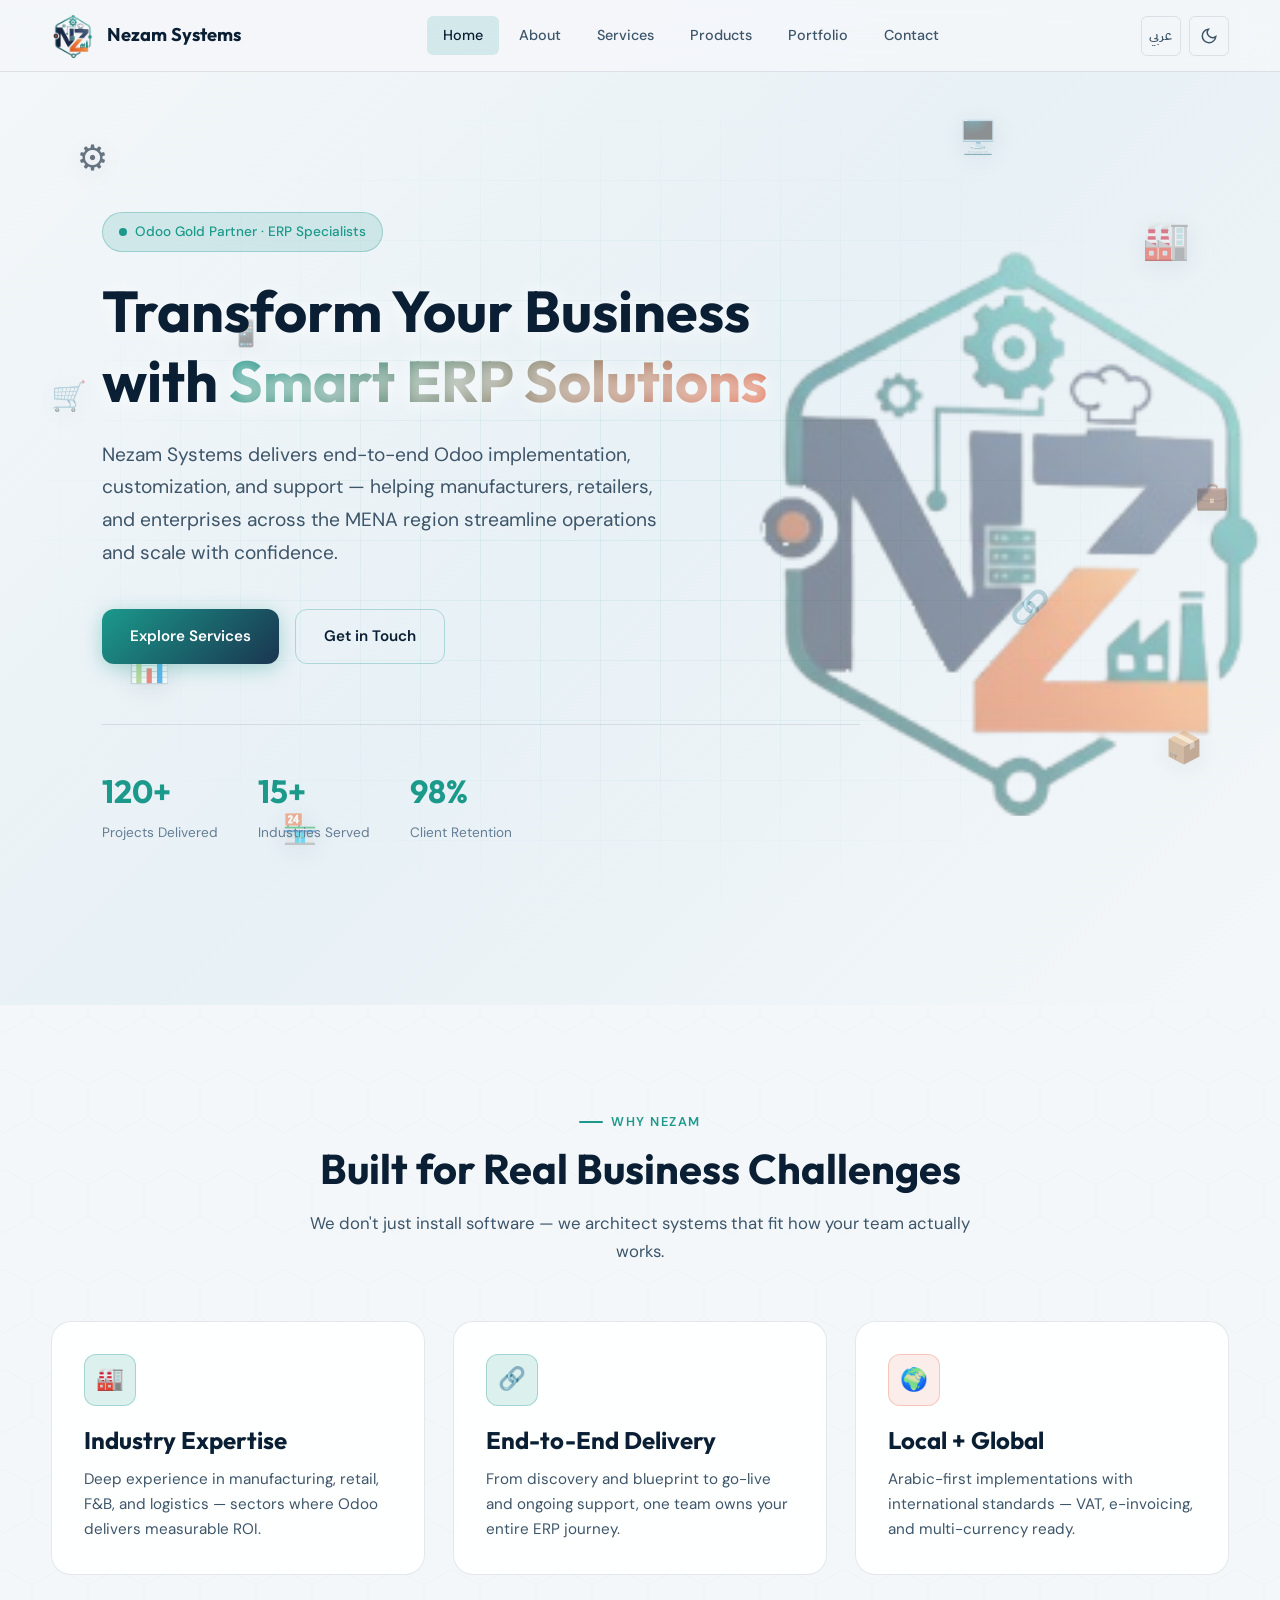
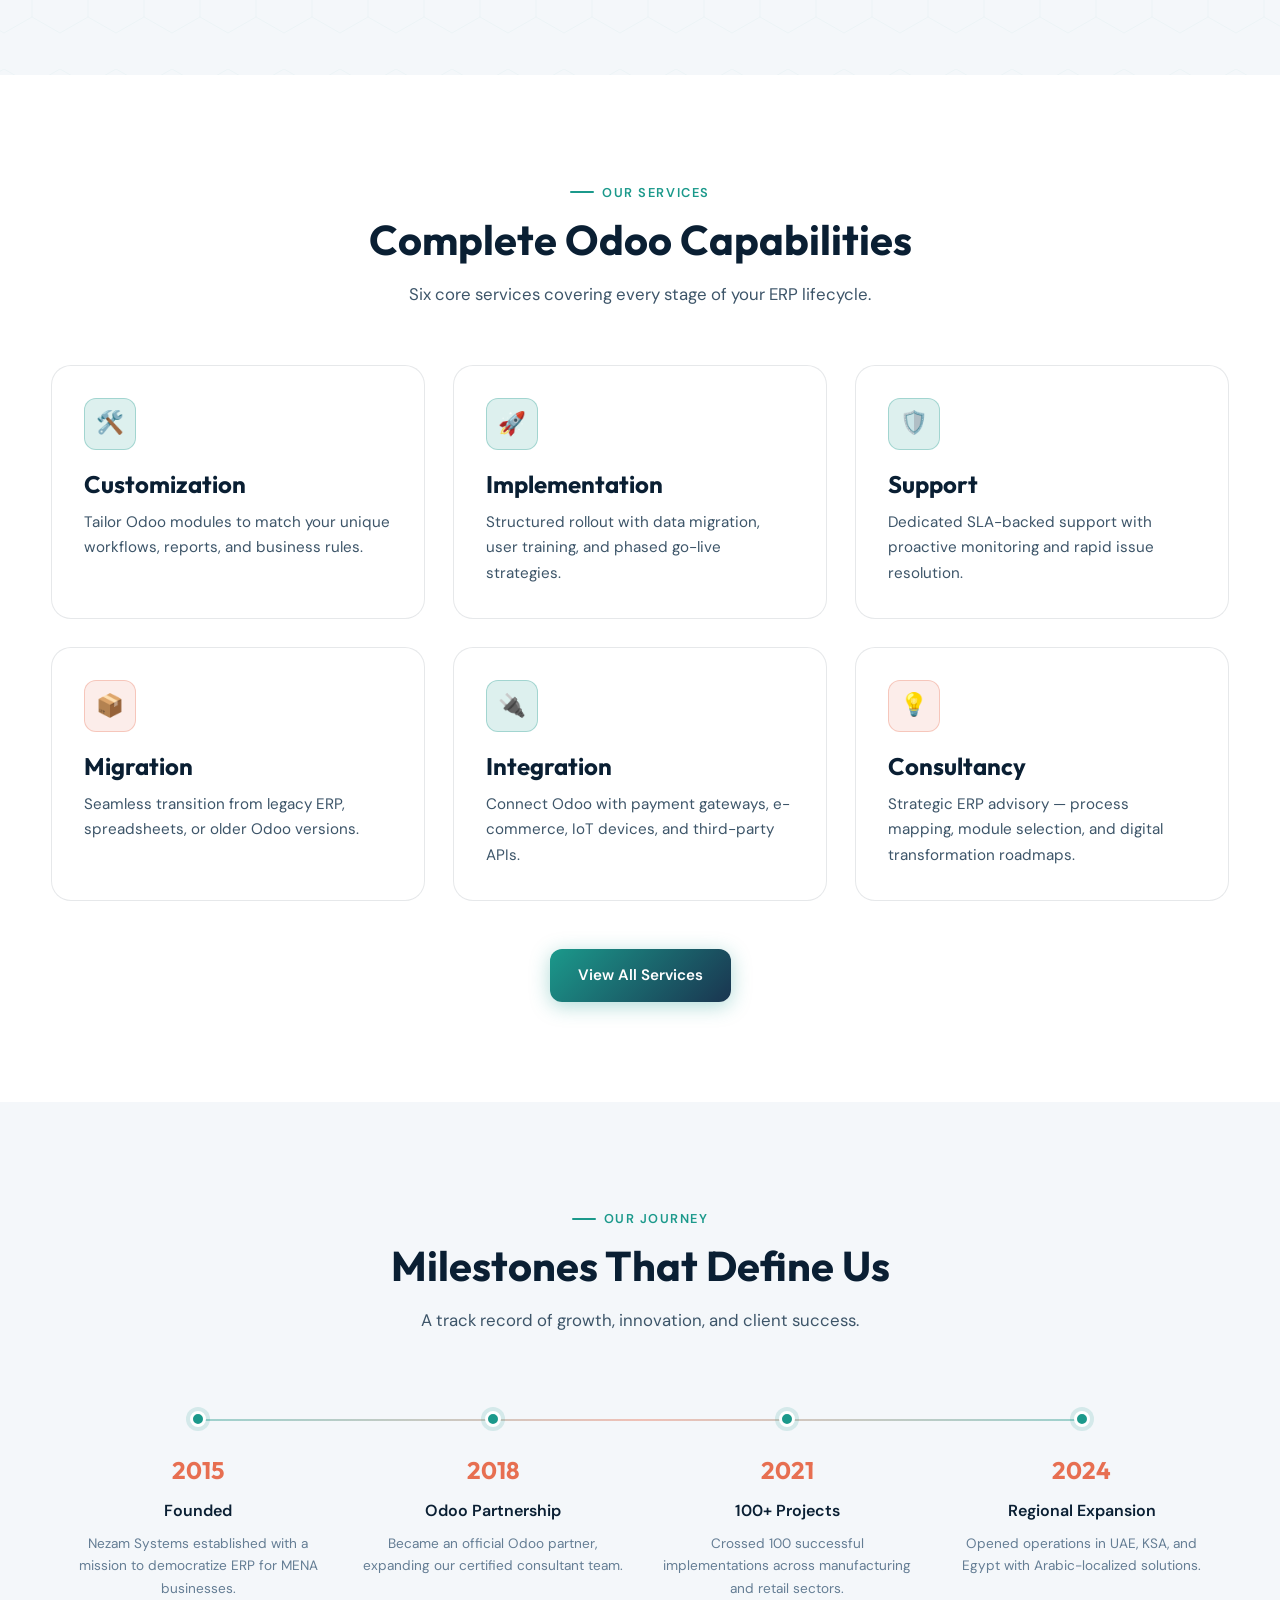
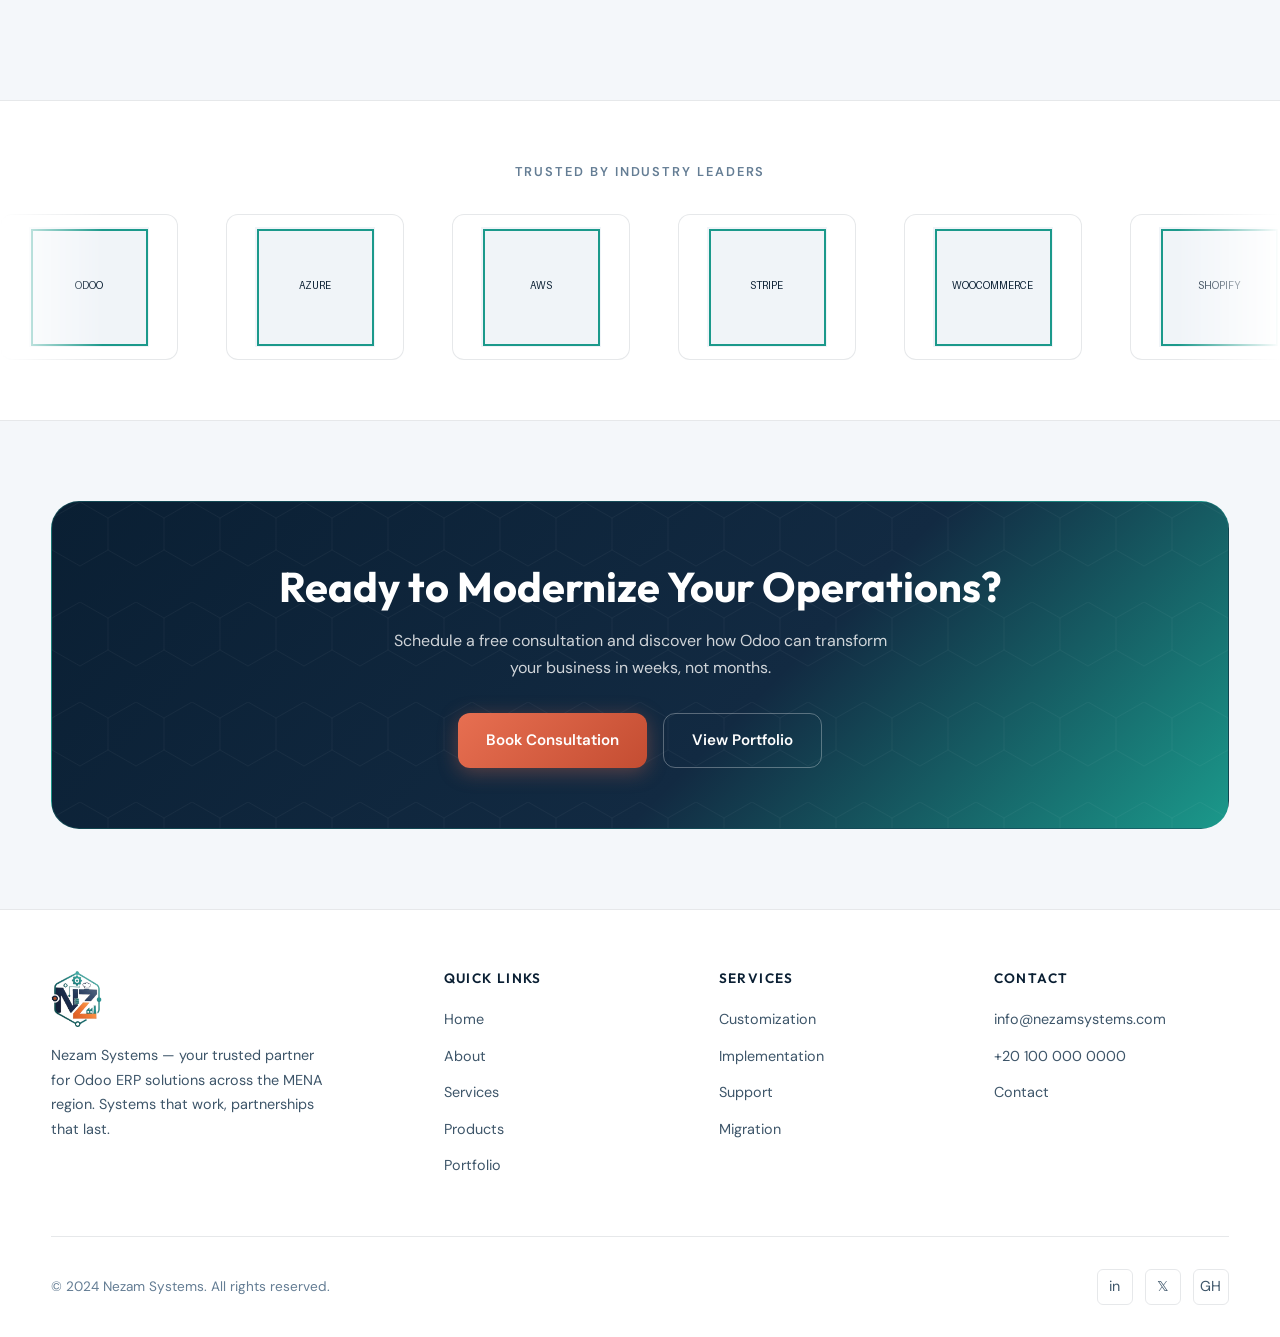
==== commit d61335db: "Add files via upload" ====
--- a/index.html
+++ b/index.html
@@ -27,6 +27,7 @@
         <a href="index.html" class="navbar__link" data-i18n="nav.home">Home</a>
         <a href="about.html" class="navbar__link" data-i18n="nav.about">About</a>
         <a href="services.html" class="navbar__link" data-i18n="nav.services">Services</a>
+        <a href="products.html" class="navbar__link" data-i18n="nav.products">Products</a>
         <a href="portfolio.html" class="navbar__link" data-i18n="nav.portfolio">Portfolio</a>
         <a href="contact.html" class="navbar__link" data-i18n="nav.contact">Contact</a>
       </nav>
@@ -44,6 +45,7 @@
     <a href="index.html" class="mobile-menu__link" data-i18n="nav.home">Home</a>
     <a href="about.html" class="mobile-menu__link" data-i18n="nav.about">About</a>
     <a href="services.html" class="mobile-menu__link" data-i18n="nav.services">Services</a>
+    <a href="products.html" class="mobile-menu__link" data-i18n="nav.products">Products</a>
     <a href="portfolio.html" class="mobile-menu__link" data-i18n="nav.portfolio">Portfolio</a>
     <a href="contact.html" class="mobile-menu__link" data-i18n="nav.contact">Contact</a>
   </nav>
@@ -268,6 +270,7 @@
             <li><a href="index.html" data-i18n="nav.home">Home</a></li>
             <li><a href="about.html" data-i18n="nav.about">About</a></li>
             <li><a href="services.html" data-i18n="nav.services">Services</a></li>
+            <li><a href="products.html" data-i18n="nav.products">Products</a></li>
             <li><a href="portfolio.html" data-i18n="nav.portfolio">Portfolio</a></li>
           </ul>
         </div>
--- a/css/styles.css
+++ b/css/styles.css
@@ -1105,6 +1105,131 @@
 }
 
 /* ============================================
+   Products
+   ============================================ */
+.products-toolbar {
+  display: flex;
+  align-items: center;
+  justify-content: space-between;
+  gap: 24px;
+  flex-wrap: wrap;
+  margin-bottom: 40px;
+}
+
+.product-filters {
+  display: flex;
+  flex-wrap: wrap;
+  gap: 10px;
+}
+
+.products-count {
+  font-size: 0.95rem;
+  color: var(--text-muted);
+  margin: 0;
+}
+
+.products-grid {
+  display: grid;
+  grid-template-columns: repeat(3, 1fr);
+  gap: 28px;
+}
+
+@media (max-width: 1024px) {
+  .products-grid { grid-template-columns: repeat(2, 1fr); }
+}
+
+@media (max-width: 640px) {
+  .products-grid { grid-template-columns: 1fr; }
+}
+
+.product-card {
+  display: flex;
+  flex-direction: column;
+  border-radius: var(--radius-lg);
+  overflow: hidden;
+  background: var(--bg-card);
+  border: 1px solid var(--border);
+  text-decoration: none;
+  color: inherit;
+  transition: transform 0.3s ease, box-shadow 0.3s ease, border-color 0.3s ease;
+}
+
+.product-card:hover {
+  transform: translateY(-6px);
+  box-shadow: var(--shadow-lg);
+  border-color: var(--border-strong);
+}
+
+.product-card__banner {
+  aspect-ratio: 16 / 9;
+  overflow: hidden;
+  background: var(--bg-alt);
+}
+
+.product-card__banner img {
+  width: 100%;
+  height: 100%;
+  object-fit: cover;
+  display: block;
+  transition: transform 0.4s ease;
+}
+
+.product-card:hover .product-card__banner img {
+  transform: scale(1.04);
+}
+
+.product-card__body {
+  padding: 22px 24px 24px;
+  display: flex;
+  flex-direction: column;
+  flex: 1;
+}
+
+.product-card__price {
+  display: inline-block;
+  align-self: flex-start;
+  padding: 4px 12px;
+  margin-bottom: 12px;
+  font-size: 0.8rem;
+  font-weight: 600;
+  border-radius: 999px;
+  background: rgba(27, 153, 139, 0.12);
+  color: var(--teal);
+  border: 1px solid rgba(27, 153, 139, 0.25);
+}
+
+.product-card__price--free {
+  background: rgba(231, 111, 81, 0.12);
+  color: var(--orange);
+  border-color: rgba(231, 111, 81, 0.25);
+}
+
+.product-card h3 {
+  margin-bottom: 8px;
+  font-size: 1.05rem;
+  line-height: 1.35;
+}
+
+.product-card p {
+  font-size: 0.88rem;
+  color: var(--text-secondary);
+  line-height: 1.55;
+  margin-bottom: 16px;
+  flex: 1;
+}
+
+.product-card__link {
+  font-size: 0.85rem;
+  font-weight: 600;
+  color: var(--teal);
+  margin-top: auto;
+}
+
+.product-card:hover .product-card__link {
+  color: var(--orange);
+}
+
+/* ============================================
    Contact
    ============================================ */
 .contact-grid {
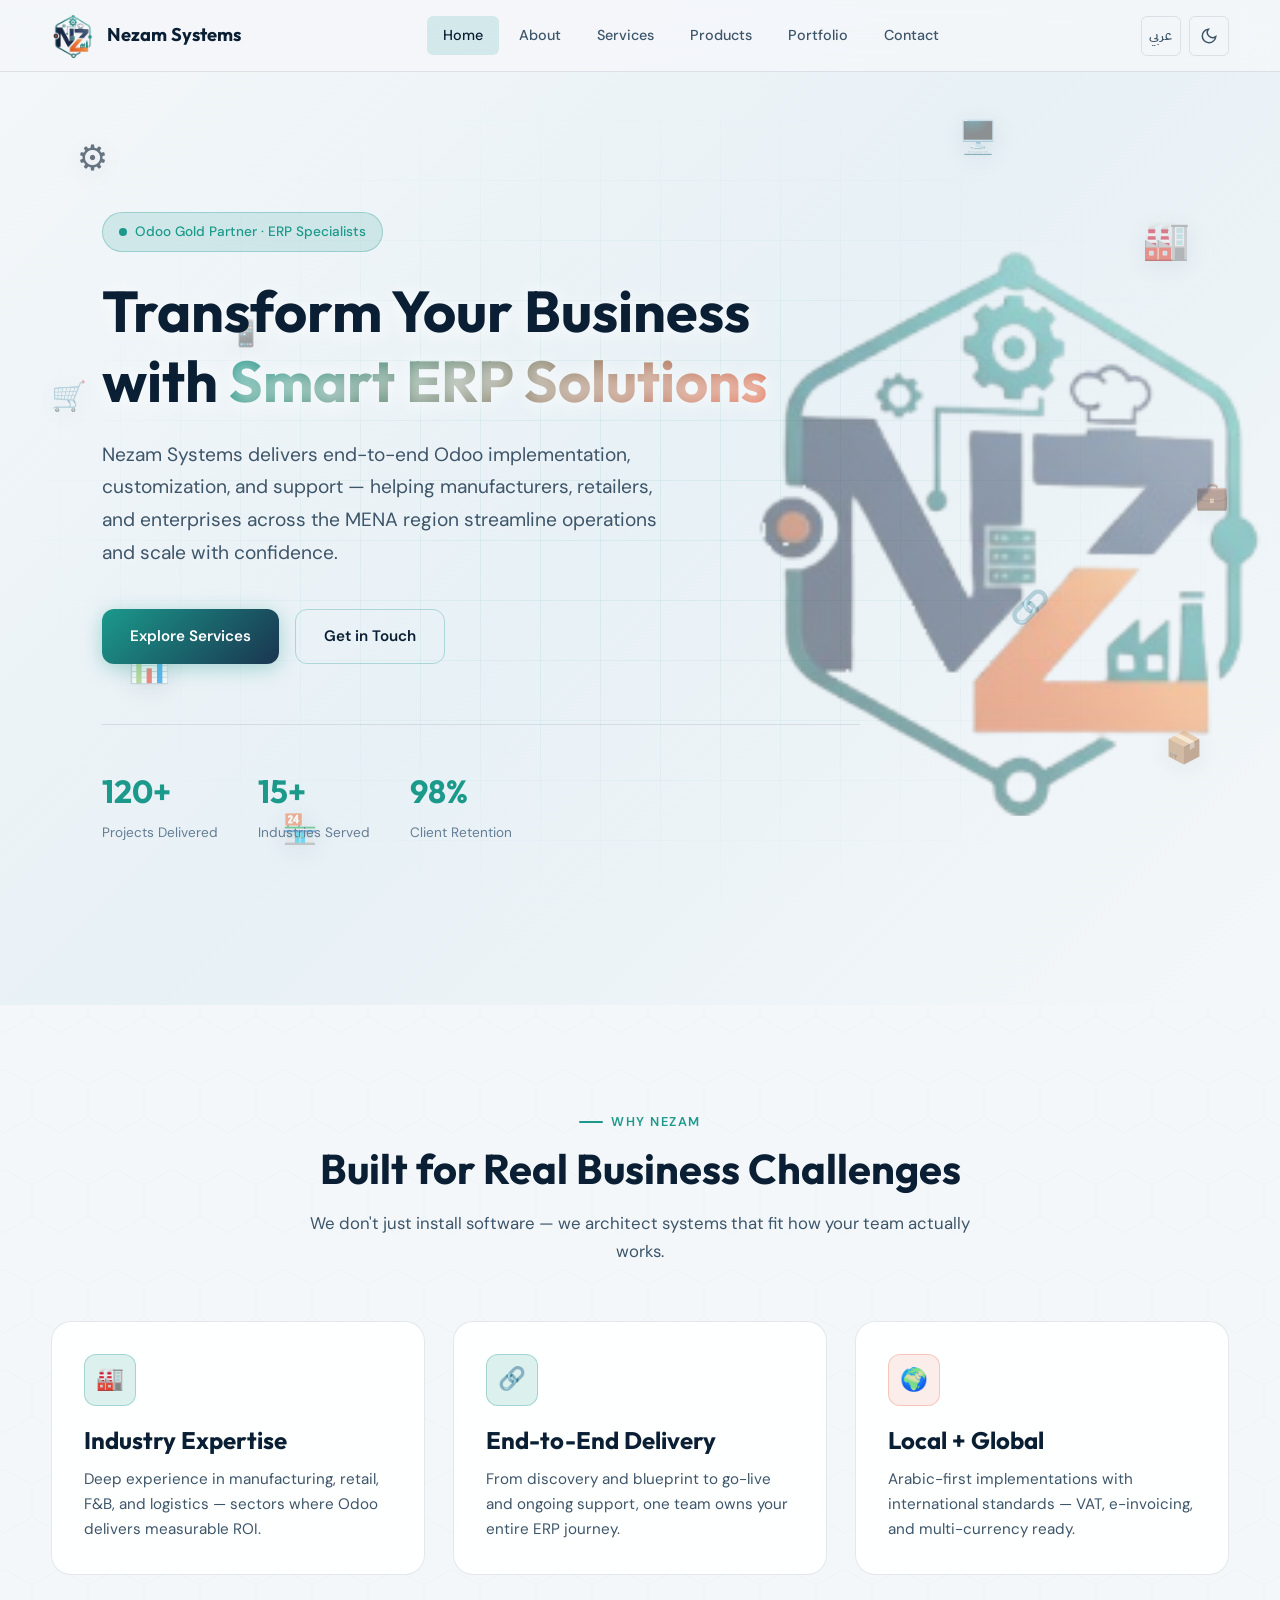
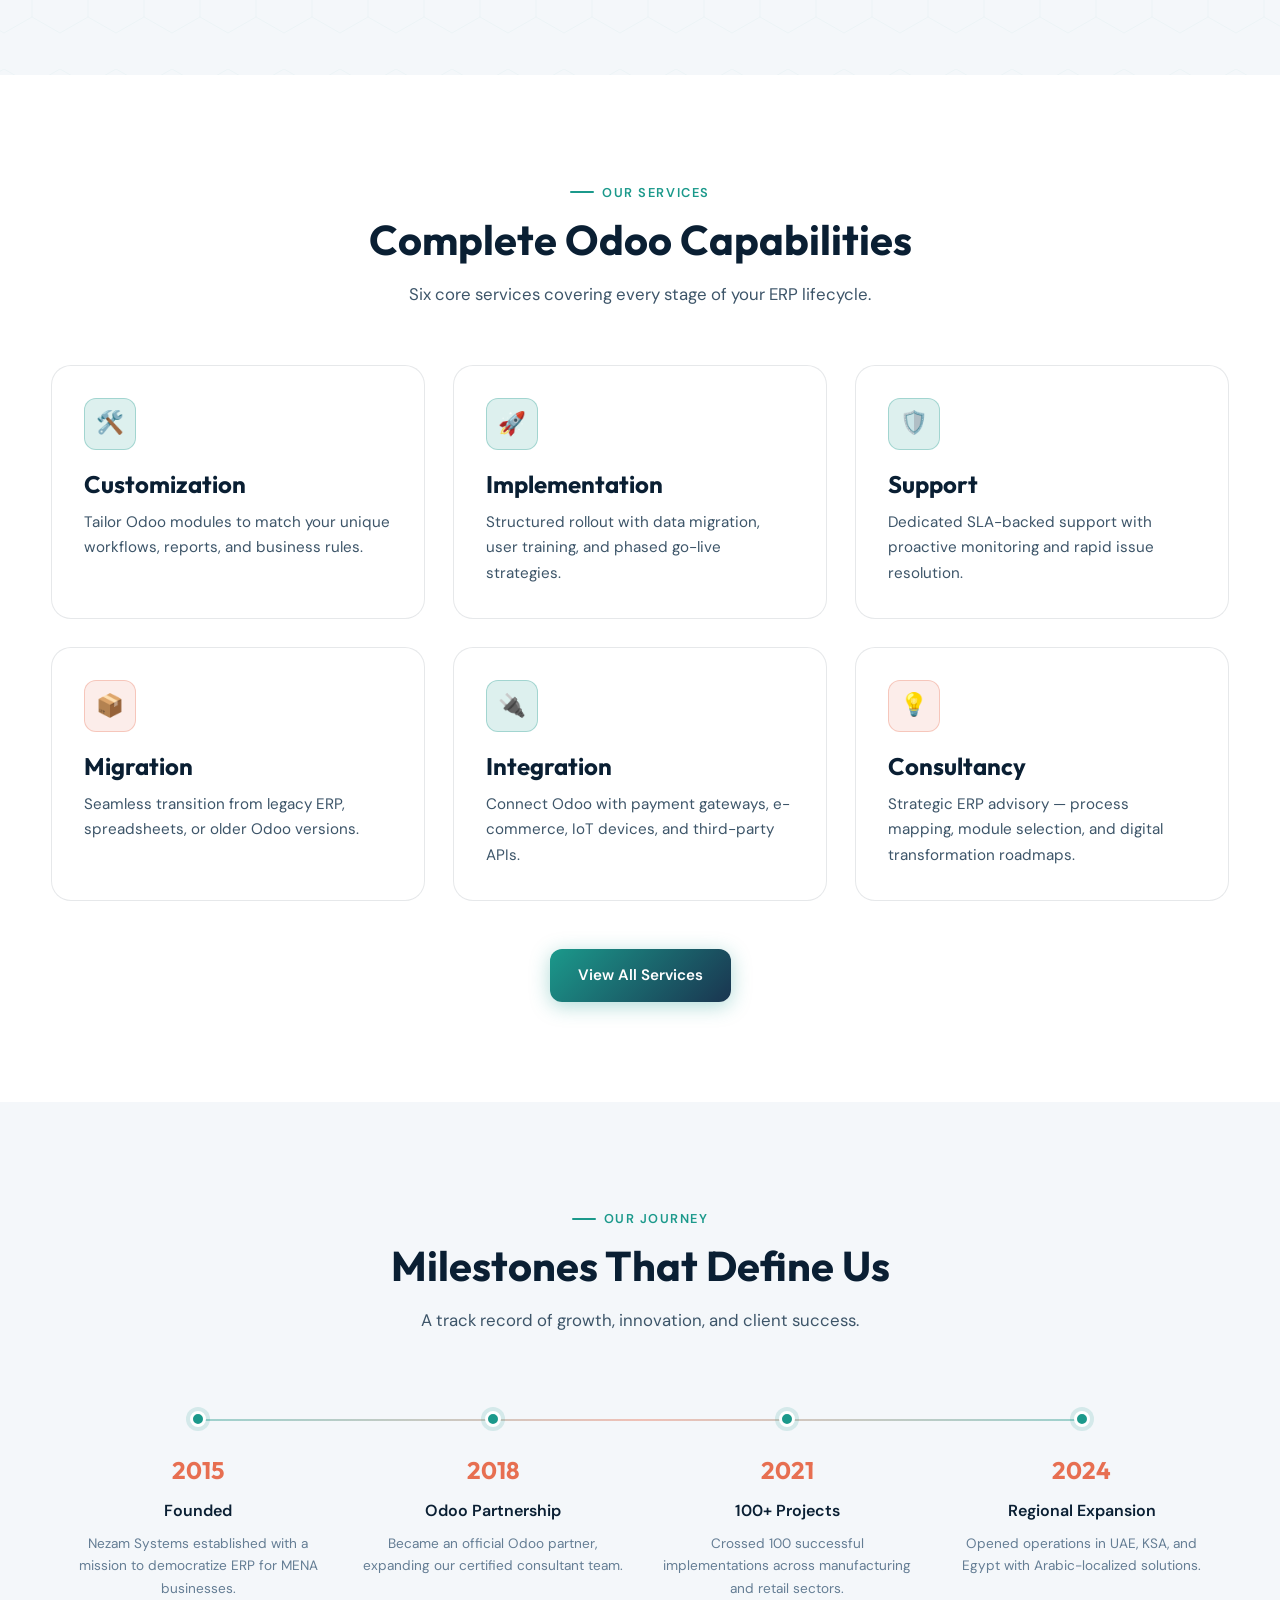
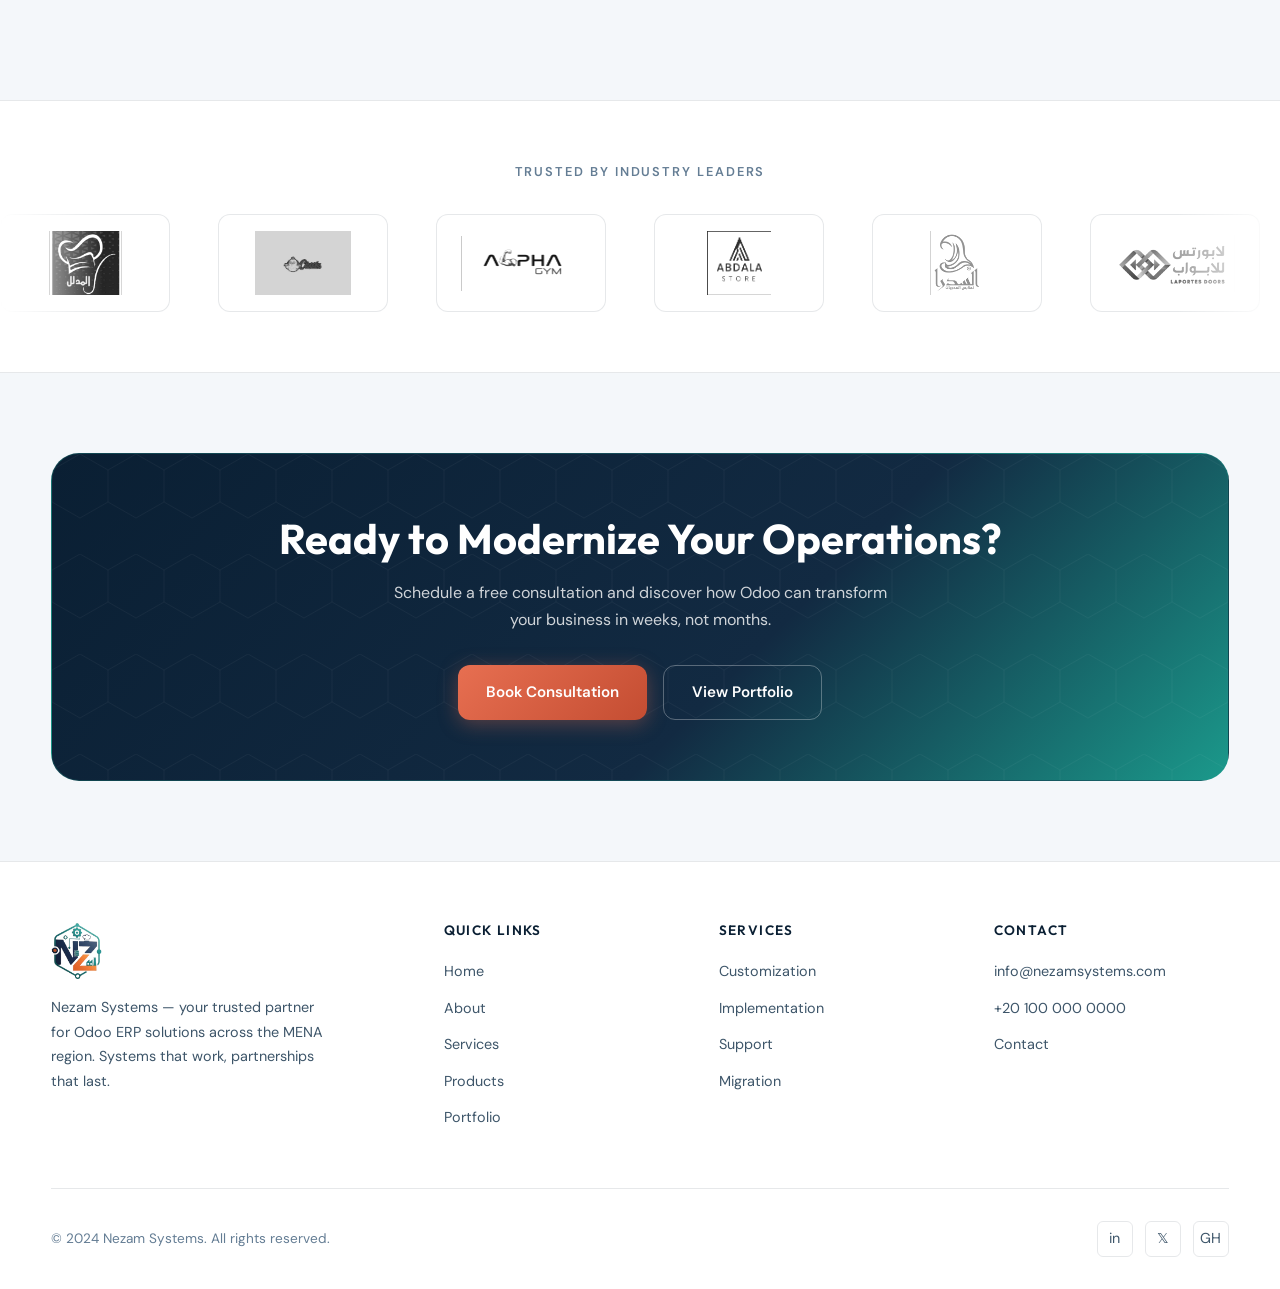
==== commit f5c0adcc: "add partner" ====
--- a/index.html
+++ b/index.html
@@ -221,23 +221,33 @@
     <p class="marquee-label" data-i18n="home.partners.label">Trusted By Industry Leaders</p>
     <div class="marquee">
       <div class="marquee__track">
-        <div class="marquee__item" title="Odoo"><img src="assets/partners/odoo.png" alt="Odoo" class="marquee__item-logo"></div>
-        <div class="marquee__item" title="Microsoft Azure"><img src="assets/partners/azure.png" alt="Microsoft Azure" class="marquee__item-logo"></div>
-        <div class="marquee__item" title="Amazon AWS"><img src="assets/partners/aws.png" alt="Amazon AWS" class="marquee__item-logo"></div>
-        <div class="marquee__item" title="Stripe"><img src="assets/partners/stripe.png" alt="Stripe" class="marquee__item-logo"></div>
-        <div class="marquee__item" title="WooCommerce"><img src="assets/partners/woocommerce.png" alt="WooCommerce" class="marquee__item-logo"></div>
-        <div class="marquee__item" title="Shopify"><img src="assets/partners/shopify.png" alt="Shopify" class="marquee__item-logo"></div>
-        <div class="marquee__item" title="ZATCA"><img src="assets/partners/zatca.png" alt="ZATCA" class="marquee__item-logo"></div>
-        <div class="marquee__item" title="ETA Egypt"><img src="assets/partners/eta.png" alt="ETA Egypt" class="marquee__item-logo"></div>
-        <!-- duplicate for seamless loop -->
-        <div class="marquee__item" title="Odoo"><img src="assets/partners/odoo.png" alt="Odoo" class="marquee__item-logo"></div>
-        <div class="marquee__item" title="Microsoft Azure"><img src="assets/partners/azure.png" alt="Microsoft Azure" class="marquee__item-logo"></div>
-        <div class="marquee__item" title="Amazon AWS"><img src="assets/partners/aws.png" alt="Amazon AWS" class="marquee__item-logo"></div>
-        <div class="marquee__item" title="Stripe"><img src="assets/partners/stripe.png" alt="Stripe" class="marquee__item-logo"></div>
-        <div class="marquee__item" title="WooCommerce"><img src="assets/partners/woocommerce.png" alt="WooCommerce" class="marquee__item-logo"></div>
-        <div class="marquee__item" title="Shopify"><img src="assets/partners/shopify.png" alt="Shopify" class="marquee__item-logo"></div>
-        <div class="marquee__item" title="ZATCA"><img src="assets/partners/zatca.png" alt="ZATCA" class="marquee__item-logo"></div>
-        <div class="marquee__item" title="ETA Egypt"><img src="assets/partners/eta.png" alt="ETA Egypt" class="marquee__item-logo"></div>
+        <div class="marquee__item" title="مطعم المدلل - Al Modlal Restaurant">
+          <div class="marquee__item-logo-wrap"><img src="assets/partners/almodlal.png" alt="Al Modlal Restaurant" class="marquee__item-logo"></div>
+        </div>
+        <div class="marquee__item" title="Cheeks Restaurant">
+          <div class="marquee__item-logo-wrap"><img src="assets/partners/cheeks.jpeg" alt="Cheeks Restaurant" class="marquee__item-logo"></div>
+        </div>
+        <div class="marquee__item" title="Alpha Gym">
+          <div class="marquee__item-logo-wrap"><img src="assets/partners/alpha_gym.png" alt="Alpha Gym" class="marquee__item-logo"></div>
+        </div>
+        <div class="marquee__item" title="Abdala Store">
+          <div class="marquee__item-logo-wrap"><img src="assets/partners/abdala_store.png" alt="Abdala Store" class="marquee__item-logo"></div>
+        </div>
+        <div class="marquee__item" title="Alsidra Factory">
+          <div class="marquee__item-logo-wrap"><img src="assets/partners/alsdra.png" alt="Alsidra Factory" class="marquee__item-logo"></div>
+        </div>
+        <!-- <div class="marquee__item" title="Sedal Factory">
+          <div class="marquee__item-logo-wrap"><span class="marquee__item-placeholder">Sedal</span></div>
+        </div> -->
+        <div class="marquee__item" title="Laportes Doors">
+          <div class="marquee__item-logo-wrap"><img src="assets/partners/laportes.png" alt="Laportes Doors" class="marquee__item-logo"></div>
+        </div>
+        <div class="marquee__item" title="WBM Doors">
+          <div class="marquee__item-logo-wrap"><img src="assets/partners/wbm.jpeg" alt="WBM Doors" class="marquee__item-logo"></div>
+        </div>
+        <div class="marquee__item" title="Crystal Line">
+          <div class="marquee__item-logo-wrap"><img src="assets/partners/crystal_line.png" alt="Crystal Line" class="marquee__item-logo"></div>
+        </div>
       </div>
     </div>
   </section>
--- a/css/styles.css
+++ b/css/styles.css
@@ -847,16 +847,50 @@
 .marquee__item {
   display: flex;
   align-items: center;
-  gap: 12px;
-  padding: 12px 28px;
+  justify-content: center;
+  padding: 16px 24px;
   background: var(--bg-card);
   border: 1px solid var(--border);
   border-radius: var(--radius-md);
-  white-space: nowrap;
-  font-weight: 600;
-  font-size: 0.95rem;
+  flex-shrink: 0;
+  transition: transform 0.2s ease, box-shadow 0.2s ease;
+}
+
+.marquee__item:hover {
+  transform: scale(1.05);
+  box-shadow: 0 8px 24px rgba(10, 31, 51, 0.15);
+  z-index: 10;
+}
+
+.marquee__item-logo-wrap {
+  width: 120px;
+  height: 64px;
+  display: flex;
+  align-items: center;
+  justify-content: center;
+  flex-shrink: 0;
+}
+
+.marquee__item-logo {
+  max-width: 100%;
+  max-height: 100%;
+  width: auto;
+  height: auto;
+  object-fit: contain;
+  filter: grayscale(1) contrast(0.9) brightness(1.1);
+  transition: filter 0.3s ease;
+}
+
+.marquee__item:hover .marquee__item-logo {
+  filter: none;
+}
+
+.marquee__item-placeholder {
+  font-size: 1.1rem;
+  font-weight: 700;
+  letter-spacing: 0.04em;
   color: var(--text-secondary);
-  flex-shrink: 0;
+  text-transform: uppercase;
 }
 
 .marquee__item-icon {
@@ -1068,9 +1102,24 @@
   display: flex;
   align-items: center;
   justify-content: center;
-  font-size: 3rem;
+  padding: 32px;
   position: relative;
   overflow: hidden;
+}
+
+.portfolio-card__logo {
+  width: 295px;
+  height: 201px;
+  object-fit: contain;
+  object-position: center;
+}
+
+.portfolio-card__placeholder {
+  font-size: 2rem;
+  font-weight: 800;
+  letter-spacing: 0.06em;
+  color: var(--text-secondary);
+  text-transform: uppercase;
 }
 
 .portfolio-card__visual--teal { background: linear-gradient(135deg, rgba(27,153,139,0.2), rgba(10,31,51,0.4)); }
@@ -1102,6 +1151,16 @@
 .portfolio-card p {
   font-size: 0.9rem;
   color: var(--text-secondary);
+  margin-bottom: 12px;
+}
+
+.portfolio-card__location {
+  display: inline-flex;
+  align-items: center;
+  gap: 6px;
+  font-size: 0.8rem;
+  font-weight: 500;
+  color: var(--text-muted);
 }
 
 /* ============================================
